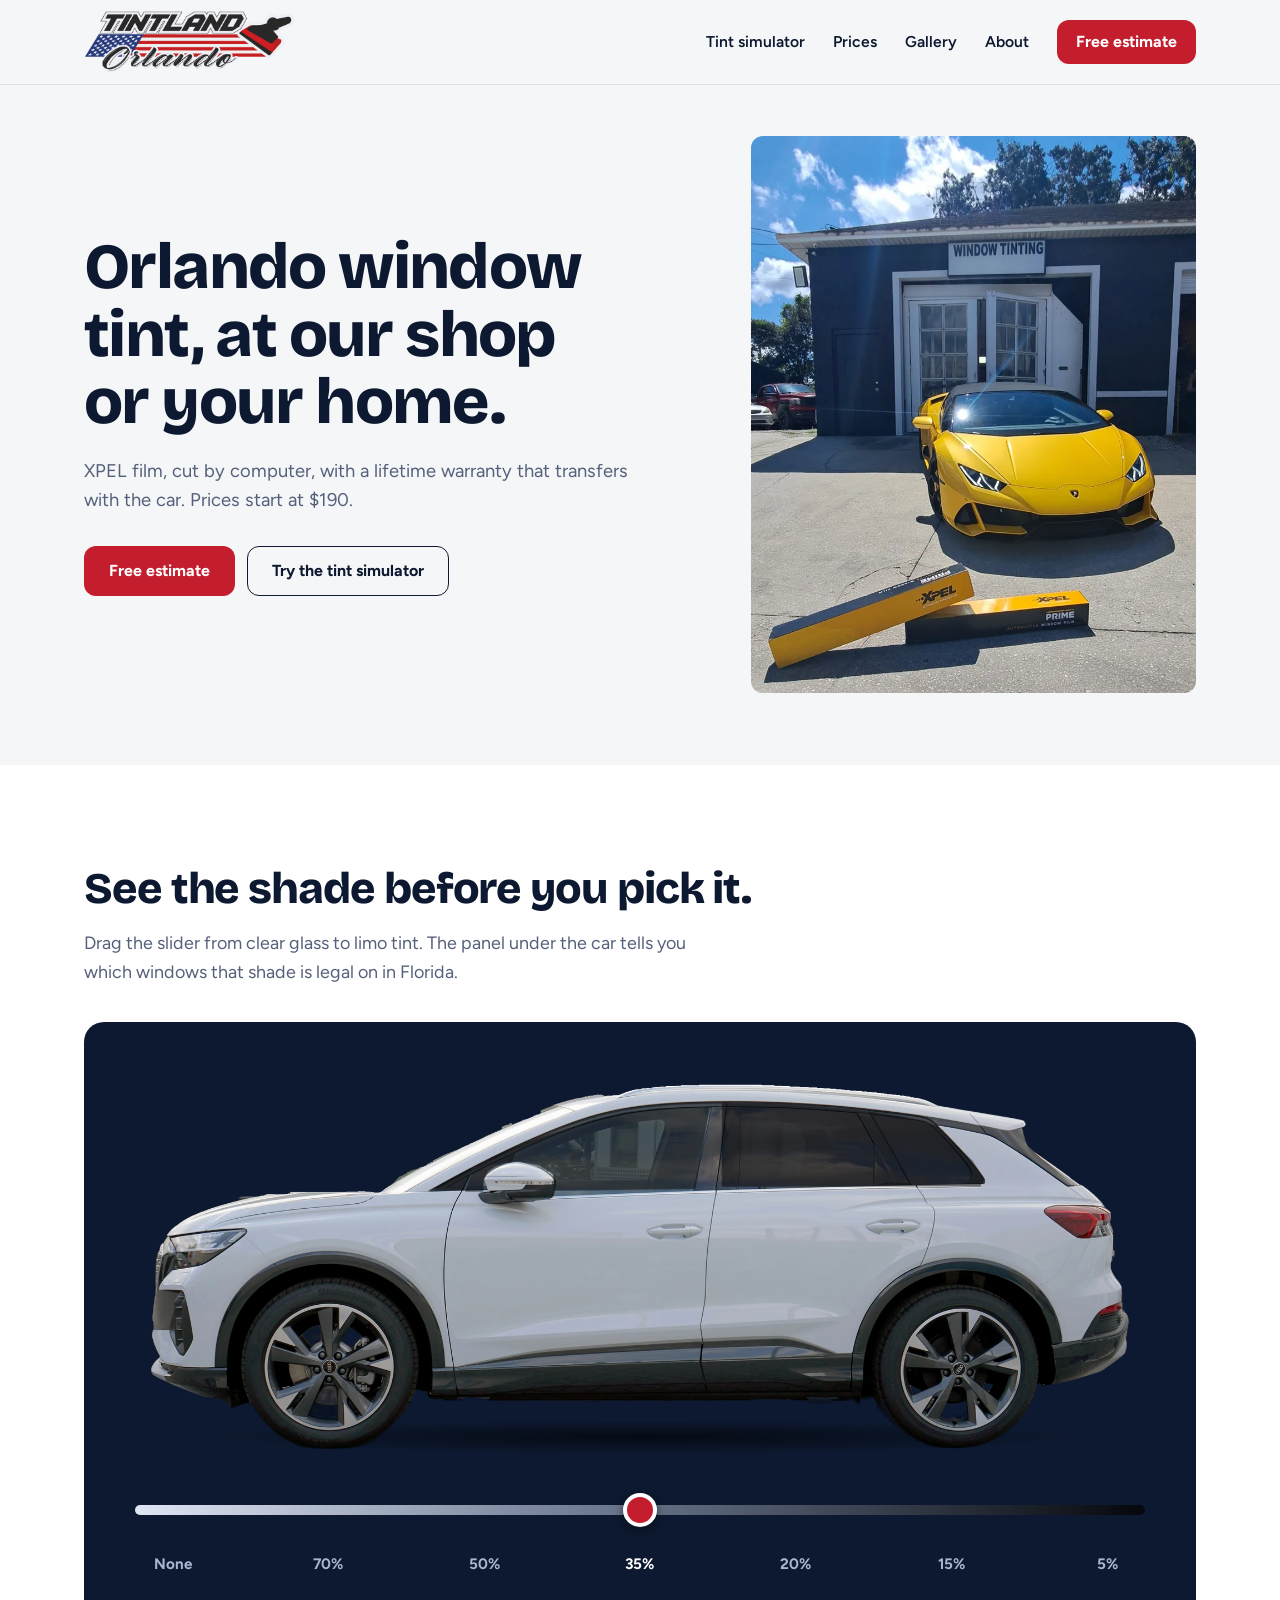
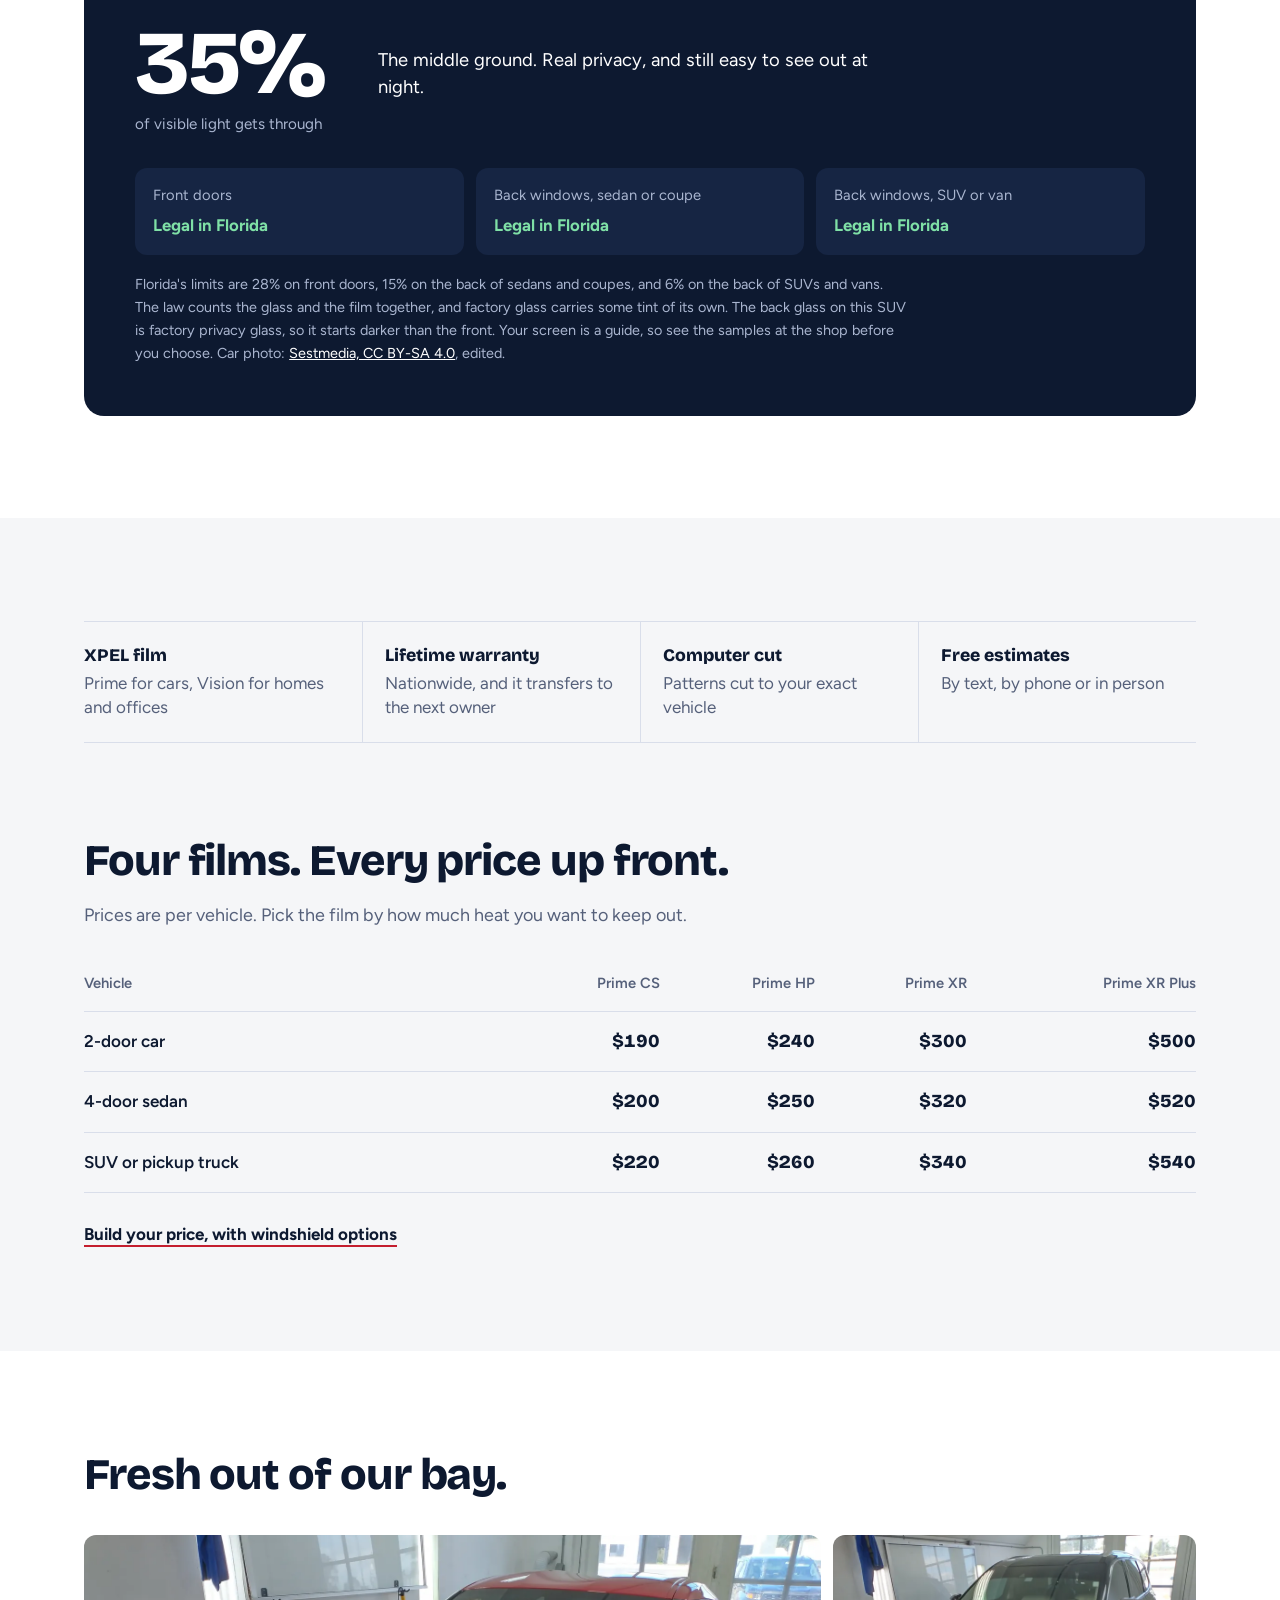
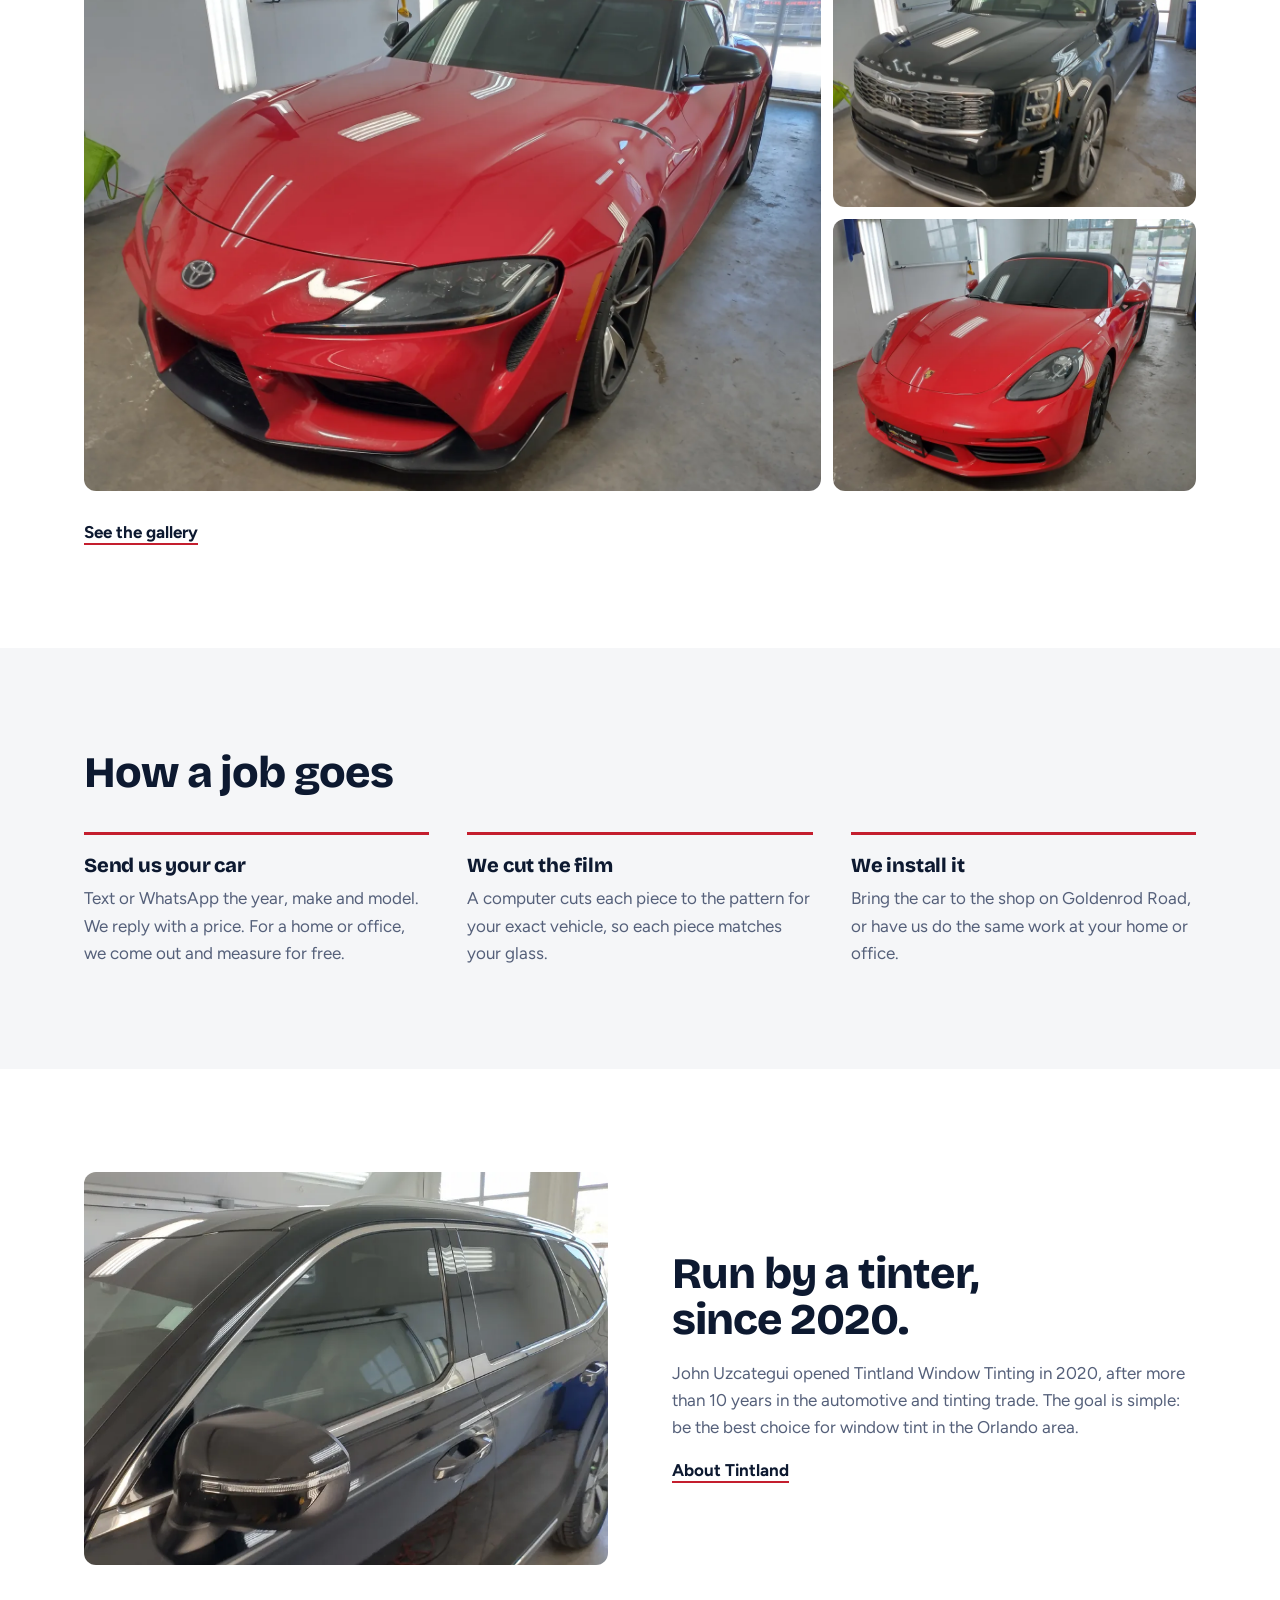
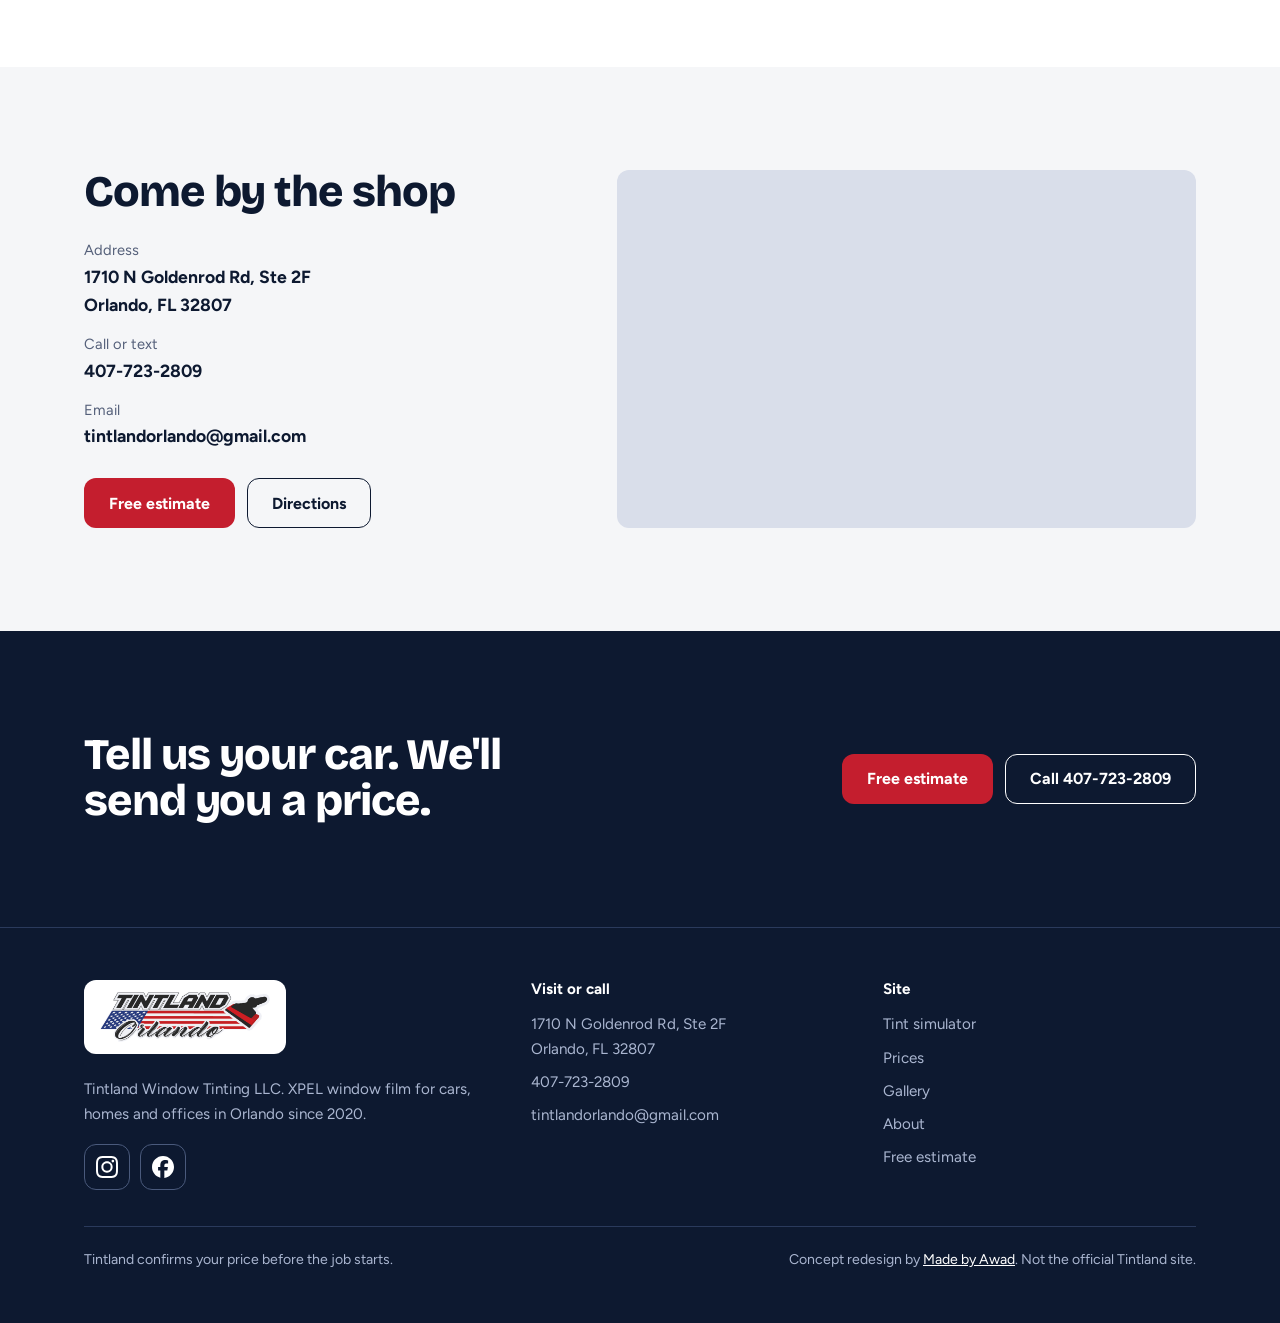
==== index.html @ 409a1114 "Tintland Orlando concept redesign: 6-page static site with tint simulator Co-Authored-By: Claude Opu" ====
<!doctype html>
<html lang="en">
<head>
<meta charset="utf-8">
<meta name="viewport" content="width=device-width, initial-scale=1">
<title>Tintland Orlando | Window Tinting for Cars, Homes and Offices</title>
<meta name="description" content="XPEL window tint in Orlando from $190. Computer cut, lifetime transferable warranty, free estimates. At our Goldenrod Rd shop or at your home.">
<meta name="robots" content="noindex, nofollow">
<meta name="theme-color" content="#f5f6f8">
<meta property="og:title" content="Tintland Orlando | Window Tinting for Cars, Homes and Offices">
<meta property="og:description" content="XPEL window tint in Orlando from $190. Computer cut, lifetime transferable warranty, free estimates. At our Goldenrod Rd shop or at your home.">
<meta property="og:image" content="assets/img/og.jpg">
<meta property="og:type" content="website">
<link rel="preload" href="assets/fonts/bricolage.woff2" as="font" type="font/woff2" crossorigin>
<link rel="preload" href="assets/fonts/figtree.woff2" as="font" type="font/woff2" crossorigin>
<link rel="stylesheet" href="assets/site.css?v=5aa60b94">
</head>
<body>
<a class="skip" href="#main">Skip to content</a>
<header class="hdr">
  <div class="wrap">
    <a class="brand" href="index.html" aria-label="Tintland Orlando, home"><img src="assets/img/tintland-logo.png" width="211" height="62" alt="Tintland Orlando"></a>
    <button class="menu" type="button" aria-expanded="false" aria-controls="nav">Menu</button>
    <nav class="nav" id="nav" aria-label="Main"><a href="tint-simulator.html">Tint simulator</a><a href="prices.html">Prices</a><a href="gallery.html">Gallery</a><a href="about.html">About</a><a class="btn btn-p" href="estimate.html">Free estimate</a></nav>
  </div>
</header>
<main id="main">

<section class="hero">
  <div class="wrap">
    <div>
      <h1>Orlando window tint, at our shop or your home.</h1>
      <p>XPEL film, cut by computer, with a lifetime warranty that transfers with the car. Prices start at $190.</p>
      <div class="btns">
        <a class="btn btn-p" href="estimate.html">Free estimate</a>
        <a class="btn btn-s" href="#tint">Try the tint simulator</a>
      </div>
    </div>
    <div class="hero-img"><img src="assets/img/shop-front-800.webp" srcset="assets/img/shop-front-800.webp 800w, assets/img/shop-front.webp 1600w" sizes="(max-width:860px) 100vw, 40vw" width="1600" height="2244" alt="Yellow Lamborghini parked outside the Tintland Orlando shop" fetchpriority="high"></div>
  </div>
</section>

<section class="sec white" id="tint">
  <div class="wrap">
    <h2>See the shade before you pick it.</h2>
    <p class="lead">Drag the slider from clear glass to limo tint. The panel under the car tells you which windows that shade is legal on in Florida.</p>
    
    <div class="sim">
      <div class="stage">
        <img src="assets/img/sim-car-900.webp" srcset="assets/img/sim-car-900.webp 900w, assets/img/sim-car.webp 1800w" sizes="(max-width:1100px) 92vw, 1000px" width="1800" height="696" alt="White SUV seen from the side">
        <img class="tint" src="assets/img/sim-tint-900.webp" srcset="assets/img/sim-tint-900.webp 900w, assets/img/sim-tint.webp 1800w" sizes="(max-width:1100px) 92vw, 1000px" width="1800" height="696" alt="" aria-hidden="true">
      </div>
      <div class="sim-ctl">
        <input type="range" min="0" max="6" step="1" value="3" aria-label="Tint level, from no tint to 5 percent">
        <div class="ticks"><button type="button" aria-pressed="false">None</button><button type="button" aria-pressed="false">70%</button><button type="button" aria-pressed="false">50%</button><button type="button" aria-pressed="false">35%</button><button type="button" aria-pressed="false">20%</button><button type="button" aria-pressed="false">15%</button><button type="button" aria-pressed="false">5%</button></div>
      </div>
      <div class="sim-row">
        <div><div class="sim-num" aria-live="polite">35%</div><div class="sim-cap">of visible light gets through</div></div>
        <p class="sim-desc">The middle ground. Real privacy, and still easy to see out at night.</p>
      </div>
      <div class="legal">
        <div><span>Front doors</span><b class="ok">Legal in Florida</b></div>
        <div><span>Back windows, sedan or coupe</span><b class="ok">Legal in Florida</b></div>
        <div><span>Back windows, SUV or van</span><b class="ok">Legal in Florida</b></div>
      </div>
      <p class="sim-note">Florida's limits are 28% on front doors, 15% on the back of sedans and coupes, and 6% on the back of SUVs and vans. The law counts the glass and the film together, and factory glass carries some tint of its own. The back glass on this SUV is factory privacy glass, so it starts darker than the front. Your screen is a guide, so see the samples at the shop before you choose. Car photo: <a href="https://commons.wikimedia.org/wiki/File:Audi_Q4_e-tron_2021-1_seitenansicht.jpg" rel="noopener">Sestmedia, CC BY-SA 4.0</a>, edited.</p>
    </div>
  </div>
</section>

<section class="sec">
  <div class="wrap">
    <div class="facts rv">
      <div><b>XPEL film</b>Prime for cars, Vision for homes and offices</div>
      <div><b>Lifetime warranty</b>Nationwide, and it transfers to the next owner</div>
      <div><b>Computer cut</b>Patterns cut to your exact vehicle</div>
      <div><b>Free estimates</b>By text, by phone or in person</div>
    </div>
    <h2 class="rv" style="margin-top:clamp(56px,8vw,96px)">Four films. Every price up front.</h2>
    <p class="lead rv">Prices are per vehicle. Pick the film by how much heat you want to keep out.</p>
    <div class="rv"><div class="tbl-wrap"><table>
      <thead><tr><th scope="col">Vehicle</th><th scope="col" class="n">Prime CS</th><th scope="col" class="n">Prime HP</th><th scope="col" class="n">Prime XR</th><th scope="col" class="n">Prime XR Plus</th></tr></thead>
      <tbody><tr><th scope="row">2-door car</th><td class="n">$190</td><td class="n">$240</td><td class="n">$300</td><td class="n">$500</td></tr><tr><th scope="row">4-door sedan</th><td class="n">$200</td><td class="n">$250</td><td class="n">$320</td><td class="n">$520</td></tr><tr><th scope="row">SUV or pickup truck</th><td class="n">$220</td><td class="n">$260</td><td class="n">$340</td><td class="n">$540</td></tr></tbody></table></div></div>
    <p class="sec-foot rv"><a class="tlink" href="prices.html">Build your price, with windshield options</a></p>
  </div>
</section>

<section class="sec white">
  <div class="wrap">
    <h2 class="rv">Fresh out of our bay.</h2>
    <div class="mosaic rv">
      <a href="gallery.html"><img src="assets/img/supra-red-800.webp" srcset="assets/img/supra-red-800.webp 800w, assets/img/supra-red.webp 1600w" sizes="(max-width:700px) 100vw, 66vw" width="1600" height="1200" alt="Red Toyota Supra in the Tintland bay" loading="lazy" decoding="async"></a>
      <a href="gallery.html"><img src="assets/img/telluride-black-800.webp" srcset="assets/img/telluride-black-800.webp 800w, assets/img/telluride-black.webp 1600w" sizes="(max-width:700px) 50vw, 33vw" width="1600" height="1200" alt="Black Kia Telluride in the Tintland bay" loading="lazy" decoding="async"></a>
      <a href="gallery.html"><img src="assets/img/porsche-red-800.webp" srcset="assets/img/porsche-red-800.webp 800w, assets/img/porsche-red.webp 1600w" sizes="(max-width:700px) 50vw, 33vw" width="1600" height="1200" alt="Red Porsche convertible in the Tintland bay" loading="lazy" decoding="async"></a>
    </div>
    <p class="sec-foot rv"><a class="tlink" href="gallery.html">See the gallery</a></p>
  </div>
</section>

<section class="sec">
  <div class="wrap">
    <h2 class="rv">How a job goes</h2>
    <div class="steps rv">
      <div><h3>Send us your car</h3><p>Text or WhatsApp the year, make and model. We reply with a price. For a home or office, we come out and measure for free.</p></div>
      <div><h3>We cut the film</h3><p>A computer cuts each piece to the pattern for your exact vehicle, so each piece matches your glass.</p></div>
      <div><h3>We install it</h3><p>Bring the car to the shop on Goldenrod Road, or have us do the same work at your home or office.</p></div>
    </div>
  </div>
</section>

<section class="sec white">
  <div class="wrap split">
    <div class="rv"><img src="assets/img/suv-side-glass-800.webp" srcset="assets/img/suv-side-glass-800.webp 800w, assets/img/suv-side-glass.webp 1600w" sizes="(max-width:860px) 100vw, 50vw" width="1600" height="1200" alt="Side windows of a dark SUV after tint at Tintland" loading="lazy" decoding="async"></div>
    <div class="stack rv">
      <h2>Run by a tinter, since 2020.</h2>
      <p class="mute">John Uzcategui opened Tintland Window Tinting in 2020, after more than 10 years in the automotive and tinting trade. The goal is simple: be the best choice for window tint in the Orlando area.</p>
      <p><a class="tlink" href="about.html">About Tintland</a></p>
    </div>
  </div>
</section>

<section class="sec" id="visit">
  <div class="wrap visit">
    <div>
      <h2>Come by the shop</h2>
      <dl>
        <div><dt>Address</dt><dd>1710 N Goldenrod Rd, Ste 2F<br>Orlando, FL 32807</dd></div>
        <div><dt>Call or text</dt><dd><a href="tel:+14077232809">407-723-2809</a></dd></div>
        <div><dt>Email</dt><dd><a href="mailto:tintlandorlando@gmail.com">tintlandorlando@gmail.com</a></dd></div>
      </dl>
      <div class="btns">
        <a class="btn btn-p" href="estimate.html">Free estimate</a>
        <a class="btn btn-s" href="https://www.google.com/maps/search/?api=1&query=Tintland+Window+Tinting,+1710+N+Goldenrod+Rd+STE+2F,+Orlando,+FL+32807" rel="noopener">Directions</a>
      </div>
    </div>
    <iframe title="Map showing Tintland Orlando on N Goldenrod Rd" loading="lazy" src="https://www.google.com/maps?q=Tintland+Window+Tinting,+1710+N+Goldenrod+Rd+STE+2F,+Orlando,+FL+32807&output=embed"></iframe>
  </div>
</section>

<section class="sec end">
  <div class="wrap">
    <h2>Tell us your car. We'll send you a price.</h2>
    <div class="btns">
      <a class="btn btn-p" href="estimate.html">Free estimate</a>
      <a class="btn btn-s" href="tel:+14077232809">Call 407-723-2809</a>
    </div>
  </div>
</section>
</main>
<footer class="ftr">
  <div class="wrap">
    <div class="ftr-grid">
      <div>
        <span class="logo"><img src="assets/img/tintland-logo.png" width="640" height="188" alt="Tintland Orlando" loading="lazy"></span>
        <p>Tintland Window Tinting LLC. XPEL window film for cars, homes and offices in Orlando since 2020.</p>
        <div class="social"><a href="https://www.instagram.com/tintlandorlando/" rel="noopener" aria-label="Tintland Orlando on Instagram"><svg viewBox="0 0 24 24" width="22" height="22" fill="currentColor" aria-hidden="true"><path d="M7.0301.084c-1.2768.0602-2.1487.264-2.911.5634-.7888.3075-1.4575.72-2.1228 1.3877-.6652.6677-1.075 1.3368-1.3802 2.127-.2954.7638-.4956 1.6365-.552 2.914-.0564 1.2775-.0689 1.6882-.0626 4.947.0062 3.2586.0206 3.6671.0825 4.9473.061 1.2765.264 2.1482.5635 2.9107.308.7889.72 1.4573 1.388 2.1228.6679.6655 1.3365 1.0743 2.1285 1.38.7632.295 1.6361.4961 2.9134.552 1.2773.056 1.6884.069 4.9462.0627 3.2578-.0062 3.668-.0207 4.9478-.0814 1.28-.0607 2.147-.2652 2.9098-.5633.7889-.3086 1.4578-.72 2.1228-1.3881.665-.6682 1.0745-1.3378 1.3795-2.1284.2957-.7632.4966-1.636.552-2.9124.056-1.2809.0692-1.6898.063-4.948-.0063-3.2583-.021-3.6668-.0817-4.9465-.0607-1.2797-.264-2.1487-.5633-2.9117-.3084-.7889-.72-1.4568-1.3876-2.1228C21.2982 1.33 20.628.9208 19.8378.6165 19.074.321 18.2017.1197 16.9244.0645 15.6471.0093 15.236-.005 11.977.0014 8.718.0076 8.31.0215 7.0301.0839m.1402 21.6932c-1.17-.0509-1.8053-.2453-2.2287-.408-.5606-.216-.96-.4771-1.3819-.895-.422-.4178-.6811-.8186-.9-1.378-.1644-.4234-.3624-1.058-.4171-2.228-.0595-1.2645-.072-1.6442-.079-4.848-.007-3.2037.0053-3.583.0607-4.848.05-1.169.2456-1.805.408-2.2282.216-.5613.4762-.96.895-1.3816.4188-.4217.8184-.6814 1.3783-.9003.423-.1651 1.0575-.3614 2.227-.4171 1.2655-.06 1.6447-.072 4.848-.079 3.2033-.007 3.5835.005 4.8495.0608 1.169.0508 1.8053.2445 2.228.408.5608.216.96.4754 1.3816.895.4217.4194.6816.8176.9005 1.3787.1653.4217.3617 1.056.4169 2.2263.0602 1.2655.0739 1.645.0796 4.848.0058 3.203-.0055 3.5834-.061 4.848-.051 1.17-.245 1.8055-.408 2.2294-.216.5604-.4763.96-.8954 1.3814-.419.4215-.8181.6811-1.3783.9-.4224.1649-1.0577.3617-2.2262.4174-1.2656.0595-1.6448.072-4.8493.079-3.2045.007-3.5825-.006-4.848-.0608M16.953 5.5864A1.44 1.44 0 1 0 18.39 4.144a1.44 1.44 0 0 0-1.437 1.4424M5.8385 12.012c.0067 3.4032 2.7706 6.1557 6.173 6.1493 3.4026-.0065 6.157-2.7701 6.1506-6.1733-.0065-3.4032-2.771-6.1565-6.174-6.1498-3.403.0067-6.156 2.771-6.1496 6.1738M8 12.0077a4 4 0 1 1 4.008 3.9921A3.9996 3.9996 0 0 1 8 12.0077"/></svg></a><a href="https://www.facebook.com/tintlandorlando" rel="noopener" aria-label="Tintland Orlando on Facebook"><svg viewBox="0 0 24 24" width="22" height="22" fill="currentColor" aria-hidden="true"><path d="M9.101 23.691v-7.98H6.627v-3.667h2.474v-1.58c0-4.085 1.848-5.978 5.858-5.978.401 0 .955.042 1.468.103a8.68 8.68 0 0 1 1.141.195v3.325a8.623 8.623 0 0 0-.653-.036 26.805 26.805 0 0 0-.733-.009c-.707 0-1.259.096-1.675.309a1.686 1.686 0 0 0-.679.622c-.258.42-.374.995-.374 1.752v1.297h3.919l-.386 2.103-.287 1.564h-3.246v8.245C19.396 23.238 24 18.179 24 12.044c0-6.627-5.373-12-12-12s-12 5.373-12 12c0 5.628 3.874 10.35 9.101 11.647Z"/></svg></a></div>
      </div>
      <div>
        <h3>Visit or call</h3>
        <ul>
          <li>1710 N Goldenrod Rd, Ste 2F<br>Orlando, FL 32807</li>
          <li><a href="tel:+14077232809">407-723-2809</a></li>
          <li><a href="mailto:tintlandorlando@gmail.com">tintlandorlando@gmail.com</a></li>
        </ul>
      </div>
      <div>
        <h3>Site</h3>
        <ul>
          <li><a href="tint-simulator.html">Tint simulator</a></li>
          <li><a href="prices.html">Prices</a></li>
          <li><a href="gallery.html">Gallery</a></li>
          <li><a href="about.html">About</a></li>
          <li><a href="estimate.html">Free estimate</a></li>
        </ul>
      </div>
    </div>
    <div class="note">
      <span>Tintland confirms your price before the job starts.</span>
      <span>Concept redesign by <a href="https://madebyawad.com" rel="noopener">Made by Awad</a>. Not the official Tintland site.</span>
    </div>
  </div>
</footer>
<div class="bar">
  <a class="btn btn-s" href="tel:+14077232809">Call</a>
  <a class="btn btn-p" href="estimate.html">Free estimate</a>
</div>
<script src="assets/site.js?v=5aa60b94" defer></script>
</body>
</html>
---- assets/site.css ----
@font-face{font-family:"Bricolage";src:url("fonts/bricolage.woff2") format("woff2");font-weight:200 800;font-display:swap}
@font-face{font-family:"Figtree";src:url("fonts/figtree.woff2") format("woff2");font-weight:300 900;font-display:swap}

:root{
  --bg:#f5f6f8;--card:#ffffff;--ink:#0d1930;--mute:#55607a;--line:#d9deea;
  --red:#c41e2e;--red-d:#a31524;--navy:#0d1930;--navy2:#162543;
  --r:12px;--wrap:1200px;--pad:clamp(20px,4vw,44px);
}
*,*::before,*::after{box-sizing:border-box}
html{scroll-behavior:smooth;-webkit-text-size-adjust:100%}
body{margin:0;background:var(--bg);color:var(--ink);font-family:"Figtree",system-ui,-apple-system,"Segoe UI",Arial,sans-serif;font-size:17px;line-height:1.6;-webkit-font-smoothing:antialiased}
img{display:block;max-width:100%;height:auto}
a{color:inherit}
h1,h2,h3{margin:0;font-family:"Bricolage","Figtree",system-ui,sans-serif;font-weight:800;letter-spacing:-.025em;line-height:1.05;text-wrap:balance}
h1{font-size:clamp(2.4rem,5vw,4.1rem)}
h2{font-size:clamp(1.9rem,3.4vw,2.8rem)}
h3{font-size:1.25rem;letter-spacing:-.01em;line-height:1.2}
p{margin:0}
.wrap{max-width:var(--wrap);margin:0 auto;padding:0 var(--pad)}
.sec{padding:clamp(56px,8vw,104px) 0}
.sec.tight{padding-top:8px}
.sec.white{background:var(--card)}
.lead{color:var(--mute);font-size:1.12rem;max-width:56ch;margin-top:16px}
.mute{color:var(--mute)}
.small{font-size:.92rem}
.skip{position:absolute;left:-9999px}
.skip:focus{left:12px;top:12px;z-index:40;background:var(--navy);color:#fff;padding:10px 14px;border-radius:var(--r)}
:focus-visible{outline:3px solid var(--red);outline-offset:3px}
.stack>*+*{margin-top:16px}

.btn{display:inline-flex;align-items:center;justify-content:center;min-height:50px;padding:0 24px;border-radius:var(--r);font-weight:700;font-size:1rem;text-decoration:none;white-space:nowrap;border:1.5px solid transparent;cursor:pointer;font-family:inherit;transition:transform .15s ease,background-color .15s ease,border-color .15s ease,color .15s ease}
.btn:active{transform:translateY(1px)}
.btn-p{background:var(--red);color:#fff}
.btn-p:hover{background:var(--red-d)}
.btn-s{border-color:var(--ink);color:var(--ink);background:transparent}
.btn-s:hover{background:var(--ink);color:#fff}
.btns{display:flex;flex-wrap:wrap;gap:12px}
.tlink{font-weight:700;text-decoration:underline;text-decoration-color:var(--red);text-decoration-thickness:2px;text-underline-offset:5px}
.tlink:hover{color:var(--red)}

/* header */
.hdr{position:sticky;top:0;z-index:30;background:var(--bg);border-bottom:1px solid var(--line)}
.hdr .wrap{display:flex;align-items:center;justify-content:space-between;height:84px;gap:24px}
.brand{display:flex;align-items:center;flex:none}
.brand img{height:62px;width:auto;max-height:62px}
@media (max-width:480px){.brand img{height:52px}}
.nav{display:flex;align-items:center;gap:28px}
.nav a:not(.btn){text-decoration:none;font-weight:600;font-size:.98rem;white-space:nowrap}
.nav a:not(.btn):hover,.nav a[aria-current="page"]{color:var(--red)}
.nav .btn{min-height:44px;padding:0 18px}
.menu{display:none;background:none;border:1.5px solid var(--ink);color:var(--ink);border-radius:var(--r);height:44px;padding:0 14px;font:inherit;font-weight:700;cursor:pointer}
@media (max-width:920px){
  .menu{display:block}
  .nav{display:none;position:absolute;left:0;right:0;top:84px;background:var(--bg);border-bottom:1px solid var(--line);flex-direction:column;align-items:stretch;gap:0;padding:8px var(--pad) 20px}
  .nav.open{display:flex}
  .nav a:not(.btn){padding:14px 0;border-bottom:1px solid var(--line);font-size:1.05rem}
  .nav .btn{margin-top:16px;min-height:50px}
}

/* hero */
.hero{padding:clamp(28px,4vw,56px) 0 clamp(40px,6vw,72px)}
.hero .wrap{display:grid;grid-template-columns:1.15fr .85fr;gap:clamp(28px,5vw,72px);align-items:center}
.hero p{color:var(--mute);font-size:1.15rem;max-width:46ch;margin:22px 0 30px}
.hero-img img{width:100%;aspect-ratio:4/5;max-height:620px;object-fit:cover;object-position:50% 70%;border-radius:var(--r)}
@media (max-width:860px){.hero .wrap{grid-template-columns:1fr}.hero-img img{aspect-ratio:4/3;object-position:50% 78%}}
.phead{padding:clamp(36px,5vw,72px) 0 clamp(24px,3vw,40px)}
.phead h1{font-size:clamp(2.2rem,4.6vw,3.6rem)}

/* facts */
.facts{display:grid;grid-template-columns:repeat(4,1fr);border-top:1px solid var(--line);border-bottom:1px solid var(--line)}
.facts div{padding:22px 22px 22px 0;color:var(--mute);line-height:1.4}
.facts div+div{padding-left:22px;border-left:1px solid var(--line)}
.facts b{display:block;color:var(--ink);font-family:"Bricolage",sans-serif;font-weight:800;font-size:1.1rem;margin-bottom:4px}
@media (max-width:860px){.facts{grid-template-columns:1fr 1fr}.facts div:nth-child(3){border-left:0;padding-left:0}.facts div:nth-child(n+3){border-top:1px solid var(--line)}}
@media (max-width:480px){.facts{grid-template-columns:1fr}.facts div,.facts div+div{padding:16px 0;border-left:0}.facts div+div{border-top:1px solid var(--line)}}

/* tint simulator */
.sim{background:var(--navy);color:#fff;border-radius:20px;padding:clamp(20px,4vw,52px);margin-top:36px}
.stage{position:relative;max-width:1000px;margin:0 auto}
.stage::after{content:"";position:absolute;left:6%;right:5%;bottom:1.5%;height:9%;background:radial-gradient(ellipse at center,rgba(0,0,0,.6),rgba(0,0,0,0) 70%);z-index:0}
.stage img{position:relative;z-index:1;width:100%}
.stage .tint{position:absolute;inset:0;z-index:2;opacity:.56;transition:opacity .35s ease}
.sim-row{display:grid;grid-template-columns:auto 1fr;gap:clamp(20px,4vw,56px);align-items:center;margin-top:clamp(20px,3vw,36px)}
.sim-num{font-family:"Bricolage",sans-serif;font-weight:800;font-size:clamp(3.4rem,8vw,5.6rem);line-height:.95;letter-spacing:-.04em;min-width:3.2ch}
.sim-cap{color:#aab6d0;font-size:.95rem;margin-top:6px}
.sim-desc{font-size:1.15rem;line-height:1.45;max-width:44ch;min-height:3.4em}
.sim-ctl{margin-top:clamp(20px,3vw,32px)}
.sim input[type=range]{-webkit-appearance:none;appearance:none;width:100%;height:36px;background:transparent;margin:0;cursor:pointer}
.sim input[type=range]::-webkit-slider-runnable-track{height:10px;border-radius:999px;background:linear-gradient(90deg,#dfe6f4,#6f7b93 45%,#05070c)}
.sim input[type=range]::-moz-range-track{height:10px;border-radius:999px;background:linear-gradient(90deg,#dfe6f4,#6f7b93 45%,#05070c)}
.sim input[type=range]::-webkit-slider-thumb{-webkit-appearance:none;width:34px;height:34px;border-radius:50%;background:var(--red);border:4px solid #fff;margin-top:-12px;box-shadow:0 2px 10px rgba(0,0,0,.45)}
.sim input[type=range]::-moz-range-thumb{width:26px;height:26px;border-radius:50%;background:var(--red);border:4px solid #fff;box-shadow:0 2px 10px rgba(0,0,0,.45)}
.sim input[type=range]:focus-visible{outline:3px solid #fff;outline-offset:4px;border-radius:999px}
.ticks{display:grid;grid-template-columns:repeat(7,1fr);margin:8px -4% 0}
.ticks button{background:none;border:0;color:#aab6d0;font:inherit;font-weight:700;font-size:.95rem;padding:8px 0;cursor:pointer;border-radius:8px}
.ticks button:hover{color:#fff}
.ticks button[aria-pressed="true"]{color:#fff}
.legal{display:grid;grid-template-columns:repeat(3,1fr);gap:12px;margin-top:clamp(20px,3vw,32px)}
.legal div{background:var(--navy2);border-radius:var(--r);padding:16px 18px}
.legal span{display:block;color:#aab6d0;font-size:.92rem}
.legal b{display:block;margin-top:4px;font-size:1.05rem}
.legal .ok{color:#7fe0a6}
.legal .no{color:#ff9aa2}
.sim-note{color:#aab6d0;font-size:.9rem;margin-top:18px;max-width:86ch}
.sim-note a{color:#fff}
@media (max-width:700px){.sim-row{grid-template-columns:1fr;gap:10px}.legal{grid-template-columns:1fr}.sim-desc{min-height:4.4em}.sim{border-radius:16px;margin-left:calc(var(--pad) * -.5);margin-right:calc(var(--pad) * -.5)}}

/* tables */
.tbl-wrap{overflow-x:auto;margin-top:28px}
table{width:100%;border-collapse:collapse;min-width:560px}
th,td{text-align:left;padding:15px 16px 15px 0;border-bottom:1px solid var(--line)}
thead th{color:var(--mute);font-weight:600;font-size:.92rem}
tbody th{font-weight:600}
td.n,th.n{text-align:right;padding-right:0;font-variant-numeric:tabular-nums;white-space:nowrap}
td.n{font-weight:800;font-family:"Bricolage",sans-serif;font-size:1.15rem}
.sec-foot{margin-top:28px}

/* mosaic + gallery */
.mosaic{display:grid;grid-template-columns:1fr 1fr 1fr;gap:12px;margin-top:36px}
.mosaic a{display:block;overflow:hidden;border-radius:var(--r)}
.mosaic img{width:100%;height:100%;aspect-ratio:4/3;object-fit:cover;transition:transform .4s ease}
.mosaic a:hover img{transform:scale(1.03)}
.mosaic a:nth-child(1){grid-column:span 2;grid-row:span 2}
.mosaic a:nth-child(1) img{aspect-ratio:auto}
@media (max-width:700px){.mosaic{grid-template-columns:1fr 1fr}.mosaic a:nth-child(1){grid-row:auto}.mosaic a:nth-child(1) img{aspect-ratio:4/3}}
.gal{columns:3;column-gap:12px}
.gal a{display:block;margin-bottom:12px;break-inside:avoid;border-radius:var(--r);overflow:hidden}
.gal img{width:100%;transition:transform .4s ease}
.gal a:hover img{transform:scale(1.03)}
@media (max-width:860px){.gal{columns:2}}
@media (max-width:480px){.gal{columns:1}}
dialog{border:0;padding:0;background:transparent;max-width:min(94vw,1400px);max-height:94vh}
dialog::backdrop{background:rgba(8,12,22,.92)}
dialog img{max-width:100%;max-height:84vh;border-radius:var(--r);margin:0 auto}
dialog form{display:flex;justify-content:flex-end;margin-bottom:10px}
dialog .btn-s{border-color:#fff;color:#fff}

/* steps */
.steps{display:grid;grid-template-columns:repeat(3,1fr);gap:clamp(20px,3vw,40px);margin-top:36px}
.steps div{border-top:3px solid var(--red);padding-top:18px}
.steps p{color:var(--mute);margin-top:8px}
@media (max-width:760px){.steps{grid-template-columns:1fr}}

/* split */
.split{display:grid;grid-template-columns:1fr 1fr;gap:clamp(28px,5vw,72px);align-items:center}
.split img{border-radius:var(--r);width:100%;aspect-ratio:4/3;object-fit:cover}
@media (max-width:860px){.split{grid-template-columns:1fr}}

/* visit */
.visit{display:grid;grid-template-columns:1fr 1.2fr;gap:clamp(24px,4vw,56px);align-items:stretch}
.visit iframe{width:100%;height:100%;min-height:340px;border:0;border-radius:var(--r);background:var(--line)}
.visit dl{margin:24px 0 28px;display:grid;gap:14px}
.visit dt{color:var(--mute);font-size:.92rem}
.visit dd{margin:0;font-weight:700;font-size:1.1rem}
.visit dd a{text-decoration:none}
.visit dd a:hover{color:var(--red)}
@media (max-width:860px){.visit{grid-template-columns:1fr}}

/* film list */
.rows{margin-top:28px;border-top:1px solid var(--line)}
.rows>div{display:grid;grid-template-columns:1fr 2.2fr;gap:24px;padding:20px 0;border-bottom:1px solid var(--line)}
.rows b{font-weight:800;font-family:"Bricolage",sans-serif;font-size:1.1rem}
.rows span{color:var(--mute)}
@media (max-width:700px){.rows>div{grid-template-columns:1fr;gap:4px}}

/* builder + forms */
.builder{display:grid;grid-template-columns:1.5fr 1fr;gap:clamp(24px,4vw,56px);align-items:start}
@media (max-width:900px){.builder{grid-template-columns:1fr}}
fieldset{border:0;margin:0 0 32px;padding:0;min-width:0}
legend{padding:0;font-family:"Bricolage",sans-serif;font-weight:800;font-size:1.2rem;margin-bottom:6px}
.hint{color:var(--mute);font-size:.95rem;margin-bottom:14px}
.opts{display:grid;gap:10px}
.opts.c3{grid-template-columns:repeat(3,1fr)}
.opts.c4{grid-template-columns:repeat(4,1fr)}
@media (max-width:760px){.opts.c4{grid-template-columns:1fr 1fr}}
@media (max-width:560px){.opts.c3{grid-template-columns:1fr}}
.opt{position:relative}
.opt input{position:absolute;opacity:0;inset:0;width:100%;height:100%;margin:0;cursor:pointer}
.opt span{display:block;border:1.5px solid var(--line);border-radius:var(--r);padding:14px 16px;height:100%;background:var(--card);transition:border-color .15s ease,box-shadow .15s ease}
.opt b{display:block;font-size:1.05rem}
.opt small{display:block;color:var(--mute);font-size:.9rem;margin-top:2px}
.opt input:hover+span{border-color:var(--ink)}
.opt input:checked+span{border-color:var(--red);box-shadow:inset 0 0 0 1.5px var(--red)}
.opt input:focus-visible+span{outline:3px solid var(--red);outline-offset:3px}
.field{margin-bottom:16px}
.field label{display:block;font-weight:700;margin-bottom:6px}
.field input,.field select,.field textarea{width:100%;min-height:50px;border-radius:var(--r);border:1.5px solid #b9c1d2;background:var(--card);color:var(--ink);font:inherit;padding:10px 14px}
.field textarea{min-height:96px;resize:vertical}
.field .help{color:var(--mute);font-size:.9rem;margin-top:6px}
.grid2{display:grid;grid-template-columns:1fr 1fr;gap:0 14px}
.grid3{display:grid;grid-template-columns:1fr 1fr 1fr;gap:0 14px}
@media (max-width:560px){.grid2,.grid3{grid-template-columns:1fr}}
.quote{position:sticky;top:108px;background:var(--navy);color:#fff;border-radius:var(--r);padding:28px}
.quote .cap{color:#aab6d0}
.quote .tot{font-family:"Bricolage",sans-serif;font-weight:800;font-size:clamp(3rem,6vw,4.2rem);line-height:1;letter-spacing:-.03em;margin:6px 0 4px}
.quote ul{list-style:none;margin:20px 0;padding:0;border-top:1px solid #2a3a5c}
.quote li{display:flex;justify-content:space-between;gap:16px;padding:10px 0;border-bottom:1px solid #2a3a5c;font-size:.97rem}
.quote .btn{width:100%;margin-top:10px}
.quote .btn-s{border-color:#fff;color:#fff}
.quote .btn-s:hover{background:#fff;color:var(--navy)}
.quote .fine{color:#aab6d0;font-size:.88rem;margin-top:16px}
.err{color:var(--red-d);font-weight:700;margin-top:12px;min-height:1.5em}

/* end cta */
.end{background:var(--navy);color:#fff}
.end .wrap{display:flex;justify-content:space-between;align-items:center;gap:32px;flex-wrap:wrap}
.end h2{max-width:20ch}
.end .btn-s{border-color:#fff;color:#fff}
.end .btn-s:hover{background:#fff;color:var(--navy)}

/* footer */
.ftr{background:var(--navy);color:#aab6d0;border-top:1px solid #2a3a5c;padding:52px 0 110px;font-size:.95rem}
.ftr-grid{display:grid;grid-template-columns:1.3fr 1fr 1fr;gap:40px}
.ftr .logo{background:#fff;border-radius:var(--r);padding:12px 16px;display:inline-block;margin-bottom:16px}
.ftr .logo img{width:170px}
.ftr h3{font-family:"Figtree",sans-serif;font-size:.95rem;color:#fff;margin-bottom:14px;font-weight:700;letter-spacing:0}
.ftr ul{list-style:none;margin:0;padding:0}
.ftr li{margin-bottom:9px}
.ftr a{text-decoration:none}
.ftr a:hover{color:#fff}
.social{display:flex;gap:10px;margin-top:18px}
.social a{display:flex;align-items:center;justify-content:center;width:46px;height:46px;border:1.5px solid #4a5a7c;border-radius:var(--r);color:#fff;transition:background-color .15s ease,border-color .15s ease}
.social a:hover{background:var(--red);border-color:var(--red)}
.ftr .note{margin-top:36px;padding-top:22px;border-top:1px solid #2a3a5c;font-size:.88rem;display:flex;justify-content:space-between;gap:24px;flex-wrap:wrap}
.ftr .note a{color:#fff;text-decoration:underline}
@media (max-width:860px){.ftr-grid{grid-template-columns:1fr 1fr}}
@media (max-width:520px){.ftr-grid{grid-template-columns:1fr}}
@media (min-width:761px){.ftr{padding-bottom:52px}}

.bar{display:none}
@media (max-width:760px){
  .bar{display:grid;grid-template-columns:1fr 1fr;gap:10px;position:fixed;left:0;right:0;bottom:0;z-index:30;background:var(--bg);border-top:1px solid var(--line);padding:10px 14px calc(10px + env(safe-area-inset-bottom))}
  .bar .btn{min-height:48px;padding:0 10px}
}

@media (prefers-reduced-motion:no-preference){
  .js .rv{opacity:0;transform:translateY(18px);transition:opacity .6s cubic-bezier(.16,1,.3,1),transform .6s cubic-bezier(.16,1,.3,1)}
  .js .rv.in{opacity:1;transform:none}
}
@media (prefers-reduced-motion:reduce){html{scroll-behavior:auto}*{transition:none!important}}
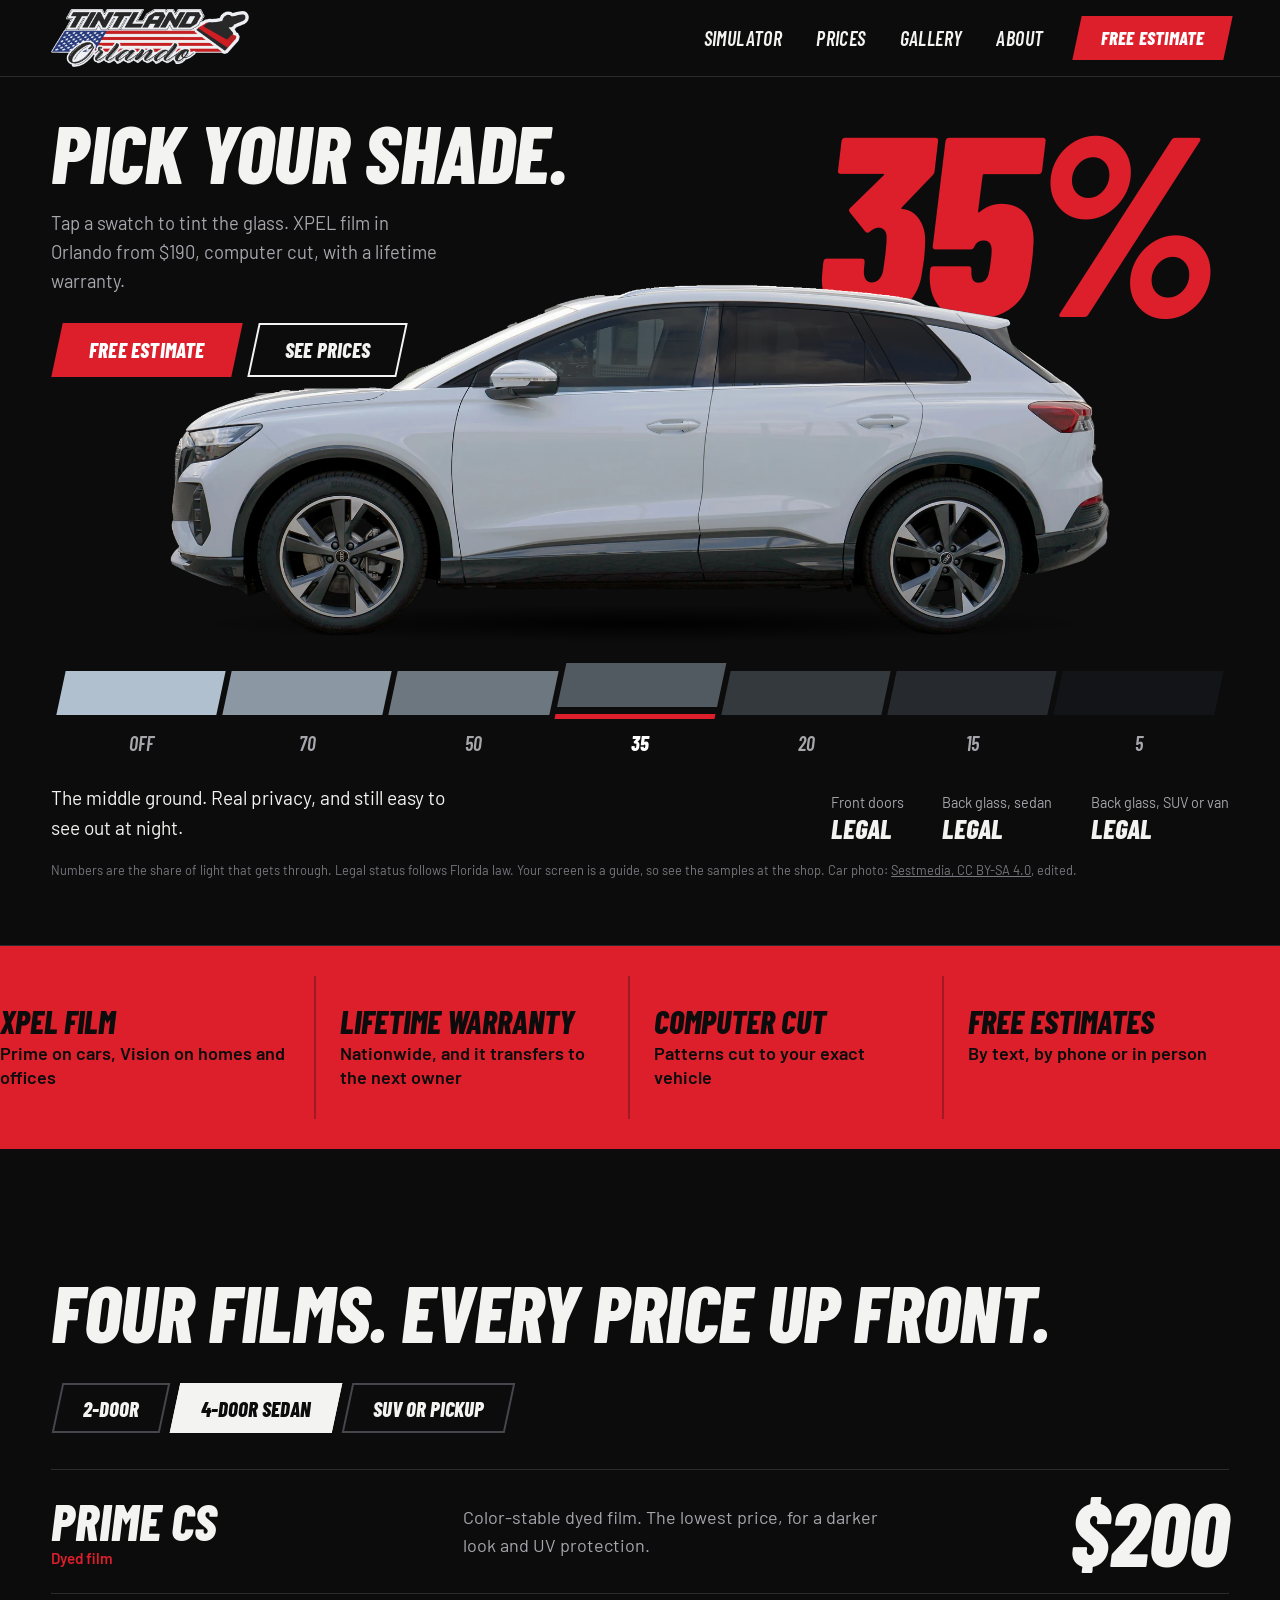
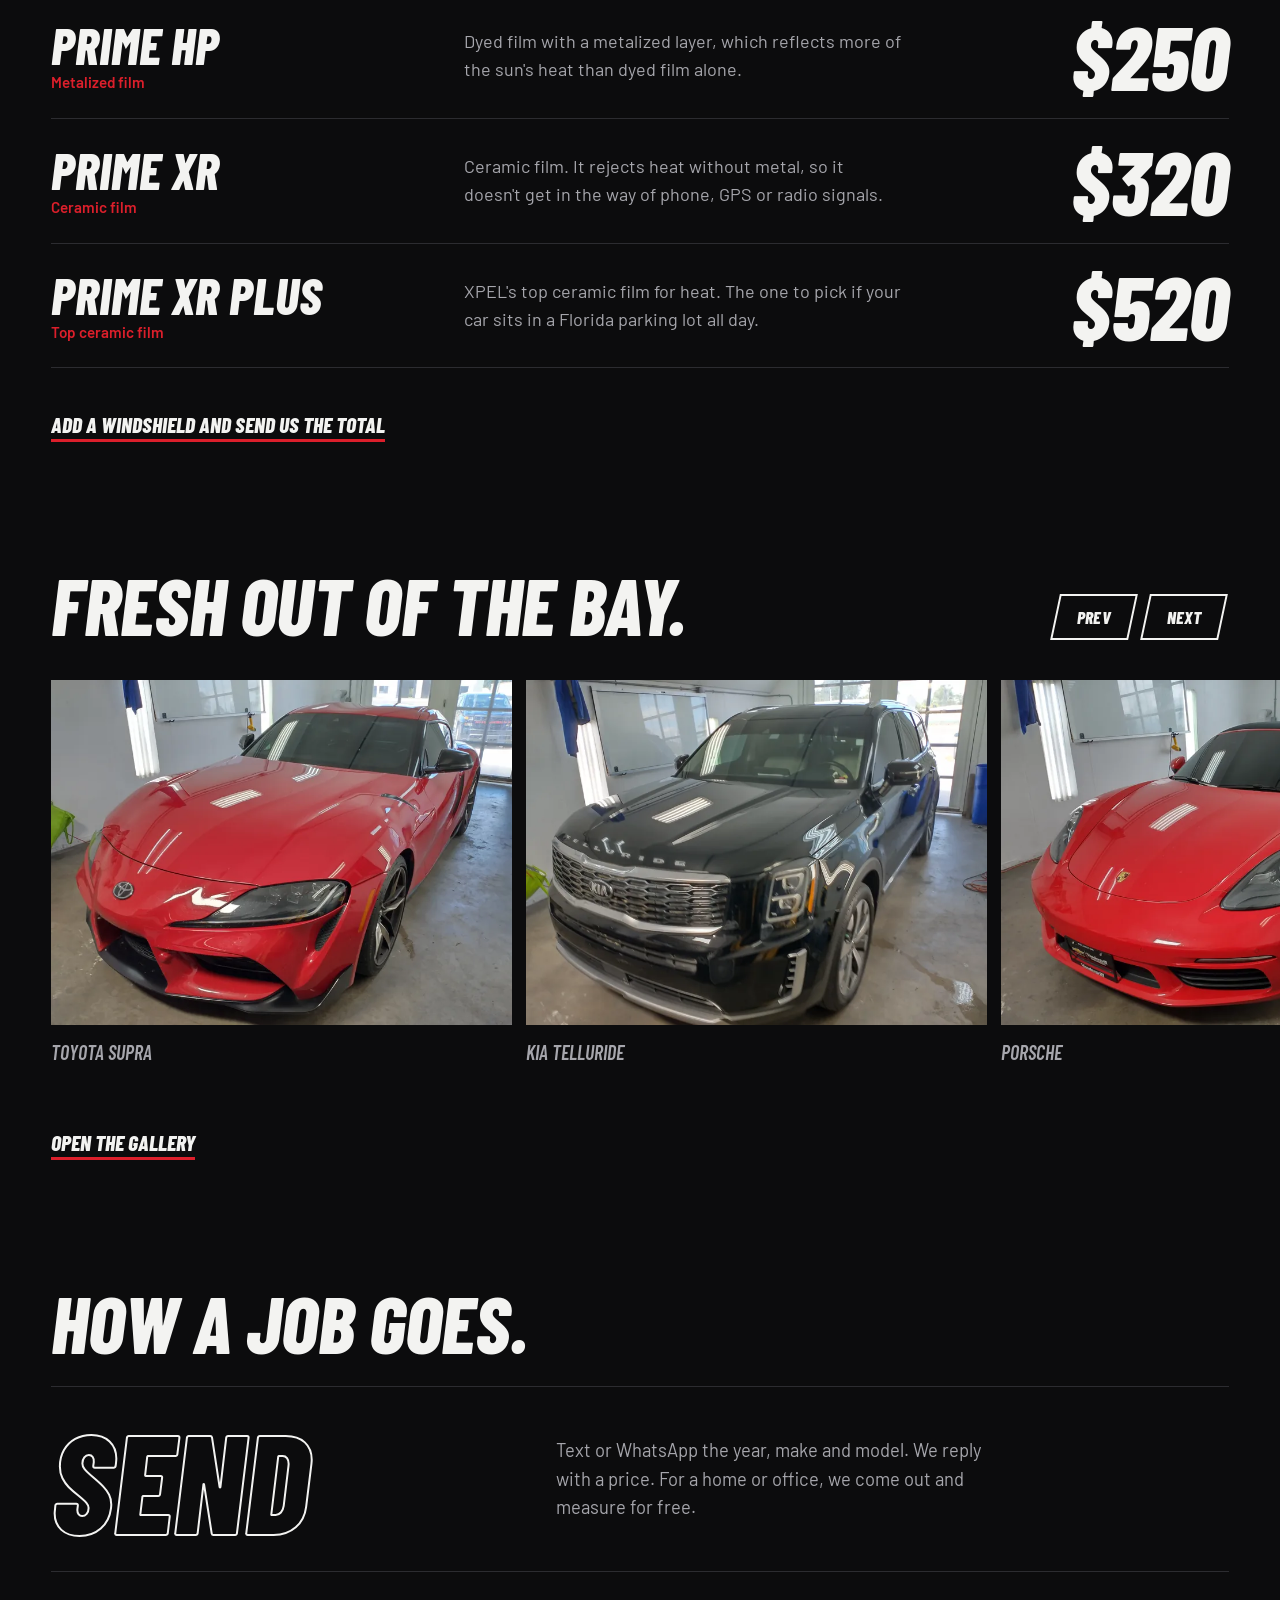
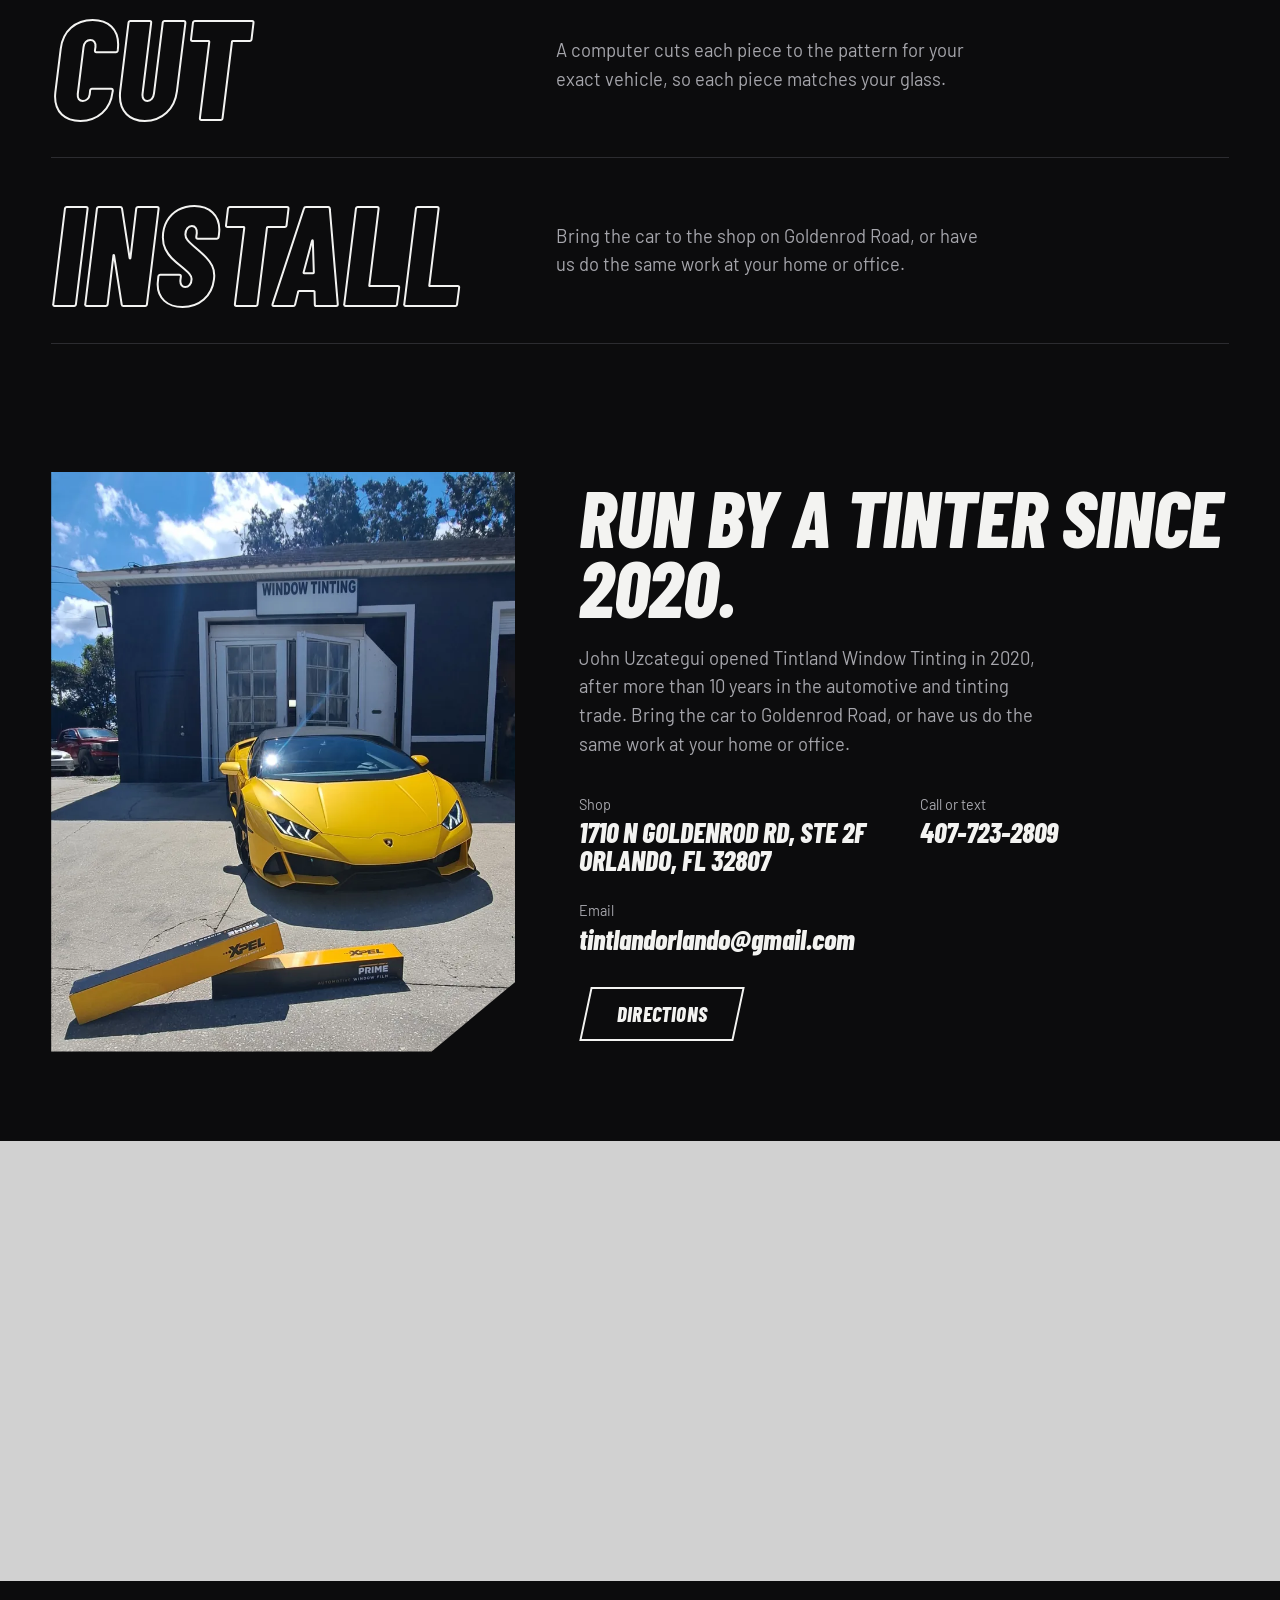
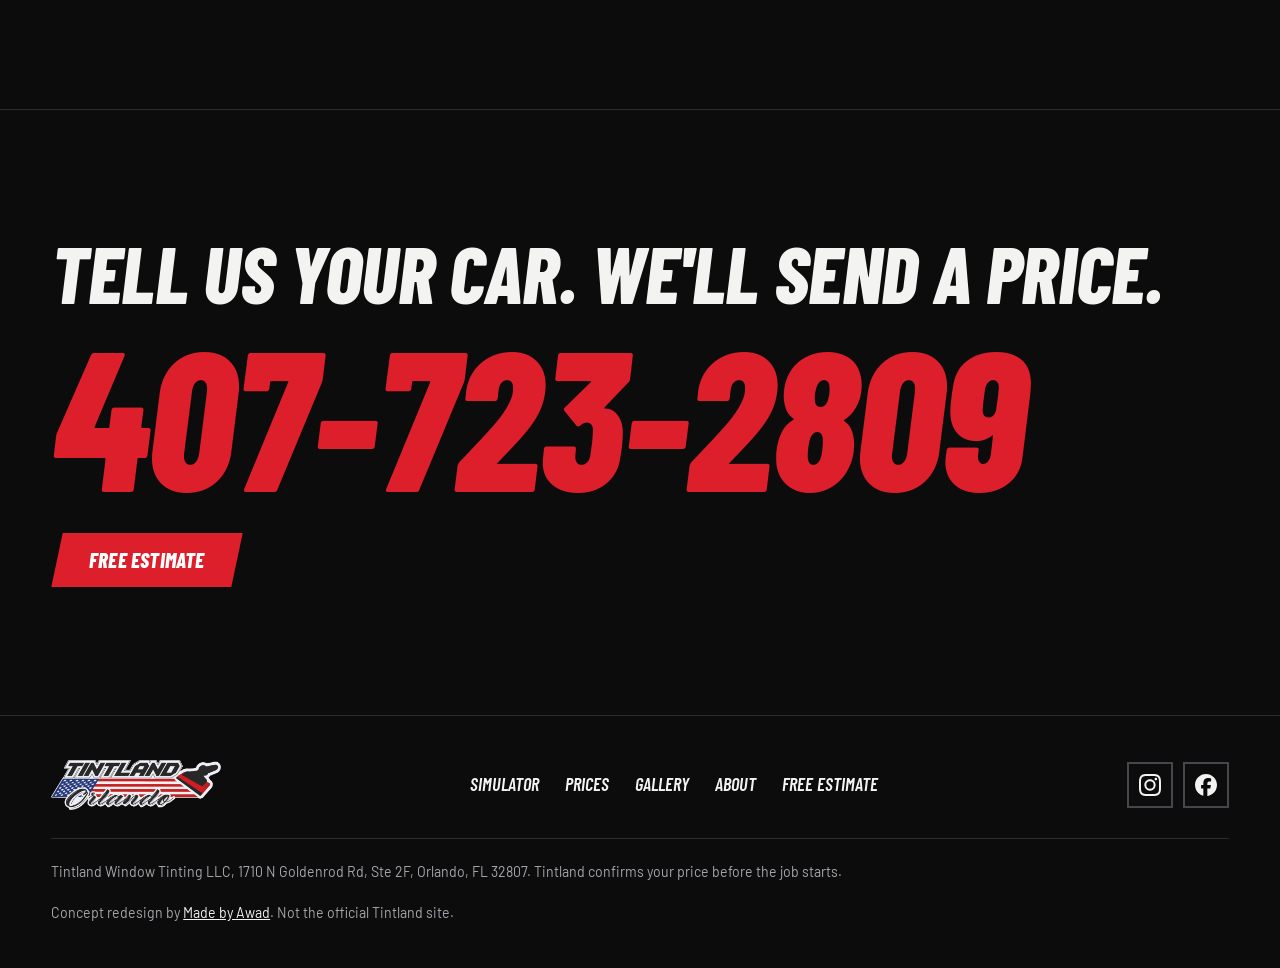
==== commit 0bd43d9a: "Redesign: motorsport poster direction, simulator as hero, price board, filmstrip Co-Authored-By: Cla" ====
--- a/index.html
+++ b/index.html
@@ -6,184 +6,166 @@
 <title>Tintland Orlando | Window Tinting for Cars, Homes and Offices</title>
 <meta name="description" content="XPEL window tint in Orlando from $190. Computer cut, lifetime transferable warranty, free estimates. At our Goldenrod Rd shop or at your home.">
 <meta name="robots" content="noindex, nofollow">
-<meta name="theme-color" content="#f5f6f8">
+<meta name="theme-color" content="#0c0c0d">
+<meta name="color-scheme" content="dark">
 <meta property="og:title" content="Tintland Orlando | Window Tinting for Cars, Homes and Offices">
 <meta property="og:description" content="XPEL window tint in Orlando from $190. Computer cut, lifetime transferable warranty, free estimates. At our Goldenrod Rd shop or at your home.">
 <meta property="og:image" content="assets/img/og.jpg">
 <meta property="og:type" content="website">
-<link rel="preload" href="assets/fonts/bricolage.woff2" as="font" type="font/woff2" crossorigin>
-<link rel="preload" href="assets/fonts/figtree.woff2" as="font" type="font/woff2" crossorigin>
-<link rel="stylesheet" href="assets/site.css?v=5aa60b94">
+<link rel="preload" href="assets/fonts/barlow-condensed-800-italic.woff2" as="font" type="font/woff2" crossorigin>
+<link rel="preload" href="assets/fonts/barlow-400-normal.woff2" as="font" type="font/woff2" crossorigin>
+<link rel="stylesheet" href="assets/site.css?v=63201f2b">
 </head>
 <body>
 <a class="skip" href="#main">Skip to content</a>
 <header class="hdr">
   <div class="wrap">
-    <a class="brand" href="index.html" aria-label="Tintland Orlando, home"><img src="assets/img/tintland-logo.png" width="211" height="62" alt="Tintland Orlando"></a>
+    <a class="brand" href="index.html" aria-label="Tintland Orlando, home"><img src="assets/img/tintland-logo.png" width="197" height="58" alt="Tintland Orlando"></a>
     <button class="menu" type="button" aria-expanded="false" aria-controls="nav">Menu</button>
-    <nav class="nav" id="nav" aria-label="Main"><a href="tint-simulator.html">Tint simulator</a><a href="prices.html">Prices</a><a href="gallery.html">Gallery</a><a href="about.html">About</a><a class="btn btn-p" href="estimate.html">Free estimate</a></nav>
+    <nav class="nav" id="nav" aria-label="Main"><a href="tint-simulator.html">Simulator</a><a href="prices.html">Prices</a><a href="gallery.html">Gallery</a><a href="about.html">About</a><a class="btn btn-p" href="estimate.html"><span>Free estimate</span></a></nav>
   </div>
 </header>
 <main id="main">
 
-<section class="hero">
+
+<section class="simhero">
   <div class="wrap">
-    <div>
-      <h1>Orlando window tint, at our shop or your home.</h1>
-      <p>XPEL film, cut by computer, with a lifetime warranty that transfers with the car. Prices start at $190.</p>
-      <div class="btns">
-        <a class="btn btn-p" href="estimate.html">Free estimate</a>
-        <a class="btn btn-s" href="#tint">Try the tint simulator</a>
+    <div class="sh-copy">
+      <h1>Pick your shade.</h1>
+      <p>Tap a swatch to tint the glass. XPEL film in Orlando from $190, computer cut, with a lifetime warranty.</p>
+      <div class="btns"><a class="btn btn-p" href="estimate.html"><span>Free estimate</span></a><a class="btn btn-s" href="prices.html"><span>See prices</span></a></div>
+    </div>
+    <div class="sh-num" aria-live="polite">35%</div>
+    <div class="sh-stage">
+      <img src="assets/img/sim-car-900.webp" srcset="assets/img/sim-car-900.webp 900w, assets/img/sim-car.webp 1800w" sizes="(max-width:1000px) 92vw, 960px" width="1800" height="696" alt="White SUV seen from the side" fetchpriority="high">
+      <img class="tint" src="assets/img/sim-tint-900.webp" srcset="assets/img/sim-tint-900.webp 900w, assets/img/sim-tint.webp 1800w" sizes="(max-width:1000px) 92vw, 960px" width="1800" height="696" alt="" aria-hidden="true">
+    </div>
+    <div class="sim-ctl">
+      <input class="sr" type="range" min="0" max="6" step="1" value="3" aria-label="Tint level, from no tint to 5 percent">
+      <div class="swatches" aria-hidden="true"><div class="sw" style="background:#b0c0ce"></div><div class="sw" style="background:#8b98a3"></div><div class="sw" style="background:#6d7780"></div><div class="sw on" style="background:#525a61"></div><div class="sw" style="background:#34393e"></div><div class="sw" style="background:#262a2e"></div><div class="sw" style="background:#121417"></div></div>
+      <div class="sw-l" aria-hidden="true"><span>Off</span><span>70</span><span>50</span><span class="on">35</span><span>20</span><span>15</span><span>5</span></div>
+    </div>
+    <div class="sim-out">
+      <p class="sim-desc">The middle ground. Real privacy, and still easy to see out at night.</p>
+      <div class="legal">
+        <div><span>Front doors</span><b>Legal</b></div>
+        <div><span>Back glass, sedan</span><b>Legal</b></div>
+        <div><span>Back glass, SUV or van</span><b>Legal</b></div>
       </div>
     </div>
-    <div class="hero-img"><img src="assets/img/shop-front-800.webp" srcset="assets/img/shop-front-800.webp 800w, assets/img/shop-front.webp 1600w" sizes="(max-width:860px) 100vw, 40vw" width="1600" height="2244" alt="Yellow Lamborghini parked outside the Tintland Orlando shop" fetchpriority="high"></div>
+    <p class="credit">Numbers are the share of light that gets through. Legal status follows Florida law. Your screen is a guide, so see the samples at the shop. Car photo: <a href="https://commons.wikimedia.org/wiki/File:Audi_Q4_e-tron_2021-1_seitenansicht.jpg" rel="noopener">Sestmedia, CC BY-SA 4.0</a>, edited.</p>
   </div>
 </section>
 
-<section class="sec white" id="tint">
+<section class="band">
   <div class="wrap">
-    <h2>See the shade before you pick it.</h2>
-    <p class="lead">Drag the slider from clear glass to limo tint. The panel under the car tells you which windows that shade is legal on in Florida.</p>
-    
-    <div class="sim">
-      <div class="stage">
-        <img src="assets/img/sim-car-900.webp" srcset="assets/img/sim-car-900.webp 900w, assets/img/sim-car.webp 1800w" sizes="(max-width:1100px) 92vw, 1000px" width="1800" height="696" alt="White SUV seen from the side">
-        <img class="tint" src="assets/img/sim-tint-900.webp" srcset="assets/img/sim-tint-900.webp 900w, assets/img/sim-tint.webp 1800w" sizes="(max-width:1100px) 92vw, 1000px" width="1800" height="696" alt="" aria-hidden="true">
-      </div>
-      <div class="sim-ctl">
-        <input type="range" min="0" max="6" step="1" value="3" aria-label="Tint level, from no tint to 5 percent">
-        <div class="ticks"><button type="button" aria-pressed="false">None</button><button type="button" aria-pressed="false">70%</button><button type="button" aria-pressed="false">50%</button><button type="button" aria-pressed="false">35%</button><button type="button" aria-pressed="false">20%</button><button type="button" aria-pressed="false">15%</button><button type="button" aria-pressed="false">5%</button></div>
-      </div>
-      <div class="sim-row">
-        <div><div class="sim-num" aria-live="polite">35%</div><div class="sim-cap">of visible light gets through</div></div>
-        <p class="sim-desc">The middle ground. Real privacy, and still easy to see out at night.</p>
-      </div>
-      <div class="legal">
-        <div><span>Front doors</span><b class="ok">Legal in Florida</b></div>
-        <div><span>Back windows, sedan or coupe</span><b class="ok">Legal in Florida</b></div>
-        <div><span>Back windows, SUV or van</span><b class="ok">Legal in Florida</b></div>
-      </div>
-      <p class="sim-note">Florida's limits are 28% on front doors, 15% on the back of sedans and coupes, and 6% on the back of SUVs and vans. The law counts the glass and the film together, and factory glass carries some tint of its own. The back glass on this SUV is factory privacy glass, so it starts darker than the front. Your screen is a guide, so see the samples at the shop before you choose. Car photo: <a href="https://commons.wikimedia.org/wiki/File:Audi_Q4_e-tron_2021-1_seitenansicht.jpg" rel="noopener">Sestmedia, CC BY-SA 4.0</a>, edited.</p>
-    </div>
+    <div><b>XPEL film</b>Prime on cars, Vision on homes and offices</div>
+    <div><b>Lifetime warranty</b>Nationwide, and it transfers to the next owner</div>
+    <div><b>Computer cut</b>Patterns cut to your exact vehicle</div>
+    <div><b>Free estimates</b>By text, by phone or in person</div>
   </div>
 </section>
 
 <section class="sec">
   <div class="wrap">
-    <div class="facts rv">
-      <div><b>XPEL film</b>Prime for cars, Vision for homes and offices</div>
-      <div><b>Lifetime warranty</b>Nationwide, and it transfers to the next owner</div>
-      <div><b>Computer cut</b>Patterns cut to your exact vehicle</div>
-      <div><b>Free estimates</b>By text, by phone or in person</div>
+    <h2 class="rv">Four films. Every price up front.</h2>
+    <div class="seg rv" role="group" aria-label="Vehicle type">
+      <button type="button" data-veh="two" aria-pressed="false"><span>2-door</span></button>
+      <button type="button" data-veh="four" aria-pressed="true"><span>4-door sedan</span></button>
+      <button type="button" data-veh="suv" aria-pressed="false"><span>SUV or pickup</span></button>
     </div>
-    <h2 class="rv" style="margin-top:clamp(56px,8vw,96px)">Four films. Every price up front.</h2>
-    <p class="lead rv">Prices are per vehicle. Pick the film by how much heat you want to keep out.</p>
-    <div class="rv"><div class="tbl-wrap"><table>
-      <thead><tr><th scope="col">Vehicle</th><th scope="col" class="n">Prime CS</th><th scope="col" class="n">Prime HP</th><th scope="col" class="n">Prime XR</th><th scope="col" class="n">Prime XR Plus</th></tr></thead>
-      <tbody><tr><th scope="row">2-door car</th><td class="n">$190</td><td class="n">$240</td><td class="n">$300</td><td class="n">$500</td></tr><tr><th scope="row">4-door sedan</th><td class="n">$200</td><td class="n">$250</td><td class="n">$320</td><td class="n">$520</td></tr><tr><th scope="row">SUV or pickup truck</th><td class="n">$220</td><td class="n">$260</td><td class="n">$340</td><td class="n">$540</td></tr></tbody></table></div></div>
-    <p class="sec-foot rv"><a class="tlink" href="prices.html">Build your price, with windshield options</a></p>
+    <ol class="board rv">
+      <li>
+        <div class="nm">Prime CS<small>Dyed film</small></div>
+        <p class="ds">Color-stable dyed film. The lowest price, for a darker look and UV protection.</p>
+        <div class="pr" data-film="cs">$200</div>
+      </li>
+      <li>
+        <div class="nm">Prime HP<small>Metalized film</small></div>
+        <p class="ds">Dyed film with a metalized layer, which reflects more of the sun's heat than dyed film alone.</p>
+        <div class="pr" data-film="hp">$250</div>
+      </li>
+      <li>
+        <div class="nm">Prime XR<small>Ceramic film</small></div>
+        <p class="ds">Ceramic film. It rejects heat without metal, so it doesn't get in the way of phone, GPS or radio signals.</p>
+        <div class="pr" data-film="xr">$320</div>
+      </li>
+      <li>
+        <div class="nm">Prime XR Plus<small>Top ceramic film</small></div>
+        <p class="ds">XPEL's top ceramic film for heat. The one to pick if your car sits in a Florida parking lot all day.</p>
+        <div class="pr" data-film="xrp">$520</div>
+      </li>
+    </ol>
+    <p class="sec-foot rv"><a class="tlink" href="prices.html">Add a windshield and send us the total</a></p>
   </div>
 </section>
 
-<section class="sec white">
-  <div class="wrap">
-    <h2 class="rv">Fresh out of our bay.</h2>
-    <div class="mosaic rv">
-      <a href="gallery.html"><img src="assets/img/supra-red-800.webp" srcset="assets/img/supra-red-800.webp 800w, assets/img/supra-red.webp 1600w" sizes="(max-width:700px) 100vw, 66vw" width="1600" height="1200" alt="Red Toyota Supra in the Tintland bay" loading="lazy" decoding="async"></a>
-      <a href="gallery.html"><img src="assets/img/telluride-black-800.webp" srcset="assets/img/telluride-black-800.webp 800w, assets/img/telluride-black.webp 1600w" sizes="(max-width:700px) 50vw, 33vw" width="1600" height="1200" alt="Black Kia Telluride in the Tintland bay" loading="lazy" decoding="async"></a>
-      <a href="gallery.html"><img src="assets/img/porsche-red-800.webp" srcset="assets/img/porsche-red-800.webp 800w, assets/img/porsche-red.webp 1600w" sizes="(max-width:700px) 50vw, 33vw" width="1600" height="1200" alt="Red Porsche convertible in the Tintland bay" loading="lazy" decoding="async"></a>
+<section class="sec" style="padding-top:0">
+  <div class="wrap strip-head">
+    <h2 class="rv">Fresh out of the bay.</h2>
+    <div class="strip-nav rv">
+      <button class="btn btn-s" type="button" data-strip="-1" aria-label="Previous photos"><span>Prev</span></button>
+      <button class="btn btn-s" type="button" data-strip="1" aria-label="Next photos"><span>Next</span></button>
     </div>
-    <p class="sec-foot rv"><a class="tlink" href="gallery.html">See the gallery</a></p>
   </div>
+  <div class="strip rv" tabindex="0" aria-label="Photos of cars tinted at Tintland"><figure><img src="assets/img/supra-red-800.webp" srcset="assets/img/supra-red-800.webp 800w, assets/img/supra-red.webp 1600w" sizes="(max-width:700px) 80vw, 46vw" width="1600" height="1200" alt="Red Toyota Supra in the Tintland bay" loading="lazy" decoding="async"><figcaption>Toyota Supra</figcaption></figure><figure><img src="assets/img/telluride-black-800.webp" srcset="assets/img/telluride-black-800.webp 800w, assets/img/telluride-black.webp 1600w" sizes="(max-width:700px) 80vw, 46vw" width="1600" height="1200" alt="Black Kia Telluride in the Tintland bay" loading="lazy" decoding="async"><figcaption>Kia Telluride</figcaption></figure><figure><img src="assets/img/porsche-red-800.webp" srcset="assets/img/porsche-red-800.webp 800w, assets/img/porsche-red.webp 1600w" sizes="(max-width:700px) 80vw, 46vw" width="1600" height="1200" alt="Red Porsche convertible in the Tintland bay" loading="lazy" decoding="async"><figcaption>Porsche</figcaption></figure><figure><img src="assets/img/altima-white-800.webp" srcset="assets/img/altima-white-800.webp 800w, assets/img/altima-white.webp 1600w" sizes="(max-width:700px) 80vw, 46vw" width="1600" height="1200" alt="White Nissan Altima with a tinted rear window" loading="lazy" decoding="async"><figcaption>Nissan Altima</figcaption></figure><figure><img src="assets/img/suv-side-glass-800.webp" srcset="assets/img/suv-side-glass-800.webp 800w, assets/img/suv-side-glass.webp 1600w" sizes="(max-width:700px) 80vw, 46vw" width="1600" height="1200" alt="Side windows of a dark SUV after tint" loading="lazy" decoding="async"><figcaption>Side glass, after</figcaption></figure><figure><img src="assets/img/toyota-blue-800.webp" srcset="assets/img/toyota-blue-800.webp 800w, assets/img/toyota-blue.webp 1600w" sizes="(max-width:700px) 80vw, 46vw" width="1600" height="1200" alt="Blue Toyota sedan with a tinted rear window" loading="lazy" decoding="async"><figcaption>Toyota</figcaption></figure></div>
+  <div class="wrap"><p class="sec-foot"><a class="tlink" href="gallery.html">Open the gallery</a></p></div>
 </section>
 
-<section class="sec">
+<section class="sec" style="padding-top:0">
   <div class="wrap">
-    <h2 class="rv">How a job goes</h2>
-    <div class="steps rv">
-      <div><h3>Send us your car</h3><p>Text or WhatsApp the year, make and model. We reply with a price. For a home or office, we come out and measure for free.</p></div>
-      <div><h3>We cut the film</h3><p>A computer cuts each piece to the pattern for your exact vehicle, so each piece matches your glass.</p></div>
-      <div><h3>We install it</h3><p>Bring the car to the shop on Goldenrod Road, or have us do the same work at your home or office.</p></div>
+    <h2 class="rv">How a job goes.</h2>
+    <div class="proc rv">
+      <div><b>Send</b><p>Text or WhatsApp the year, make and model. We reply with a price. For a home or office, we come out and measure for free.</p></div>
+      <div><b>Cut</b><p>A computer cuts each piece to the pattern for your exact vehicle, so each piece matches your glass.</p></div>
+      <div><b>Install</b><p>Bring the car to the shop on Goldenrod Road, or have us do the same work at your home or office.</p></div>
     </div>
   </div>
 </section>
 
-<section class="sec white">
-  <div class="wrap split">
-    <div class="rv"><img src="assets/img/suv-side-glass-800.webp" srcset="assets/img/suv-side-glass-800.webp 800w, assets/img/suv-side-glass.webp 1600w" sizes="(max-width:860px) 100vw, 50vw" width="1600" height="1200" alt="Side windows of a dark SUV after tint at Tintland" loading="lazy" decoding="async"></div>
-    <div class="stack rv">
-      <h2>Run by a tinter, since 2020.</h2>
-      <p class="mute">John Uzcategui opened Tintland Window Tinting in 2020, after more than 10 years in the automotive and tinting trade. The goal is simple: be the best choice for window tint in the Orlando area.</p>
-      <p><a class="tlink" href="about.html">About Tintland</a></p>
+<section class="sec" id="visit" style="padding-top:0">
+  <div class="wrap shop">
+    <div class="shop-img rv"><img src="assets/img/shop-front-800.webp" srcset="assets/img/shop-front-800.webp 800w, assets/img/shop-front.webp 1600w" sizes="(max-width:860px) 100vw, 40vw" width="1600" height="2244" alt="Yellow Lamborghini parked outside the Tintland Orlando shop" loading="lazy" decoding="async"></div>
+    <div class="rv">
+      <h2>Run by a tinter since 2020.</h2>
+      <p>John Uzcategui opened Tintland Window Tinting in 2020, after more than 10 years in the automotive and tinting trade. Bring the car to Goldenrod Road, or have us do the same work at your home or office.</p>
+      <dl class="facts">
+        <div><dt>Shop</dt><dd>1710 N Goldenrod Rd, Ste 2F<br>Orlando, FL 32807</dd></div>
+        <div><dt>Call or text</dt><dd><a href="tel:+14077232809">407-723-2809</a></dd></div>
+        <div><dt>Email</dt><dd class="plain"><a href="mailto:tintlandorlando@gmail.com">tintlandorlando@gmail.com</a></dd></div>
+      </dl>
+      <div class="btns"><a class="btn btn-s" href="https://www.google.com/maps/search/?api=1&query=Tintland+Window+Tinting,+1710+N+Goldenrod+Rd+STE+2F,+Orlando,+FL+32807" rel="noopener"><span>Directions</span></a></div>
     </div>
   </div>
-</section>
-
-<section class="sec" id="visit">
-  <div class="wrap visit">
-    <div>
-      <h2>Come by the shop</h2>
-      <dl>
-        <div><dt>Address</dt><dd>1710 N Goldenrod Rd, Ste 2F<br>Orlando, FL 32807</dd></div>
-        <div><dt>Call or text</dt><dd><a href="tel:+14077232809">407-723-2809</a></dd></div>
-        <div><dt>Email</dt><dd><a href="mailto:tintlandorlando@gmail.com">tintlandorlando@gmail.com</a></dd></div>
-      </dl>
-      <div class="btns">
-        <a class="btn btn-p" href="estimate.html">Free estimate</a>
-        <a class="btn btn-s" href="https://www.google.com/maps/search/?api=1&query=Tintland+Window+Tinting,+1710+N+Goldenrod+Rd+STE+2F,+Orlando,+FL+32807" rel="noopener">Directions</a>
-      </div>
-    </div>
-    <iframe title="Map showing Tintland Orlando on N Goldenrod Rd" loading="lazy" src="https://www.google.com/maps?q=Tintland+Window+Tinting,+1710+N+Goldenrod+Rd+STE+2F,+Orlando,+FL+32807&output=embed"></iframe>
-  </div>
+  <div class="map rv"><iframe title="Map showing Tintland Orlando on N Goldenrod Rd" loading="lazy" src="https://www.google.com/maps?q=Tintland+Window+Tinting,+1710+N+Goldenrod+Rd+STE+2F,+Orlando,+FL+32807&output=embed"></iframe></div>
 </section>
 
 <section class="sec end">
   <div class="wrap">
-    <h2>Tell us your car. We'll send you a price.</h2>
-    <div class="btns">
-      <a class="btn btn-p" href="estimate.html">Free estimate</a>
-      <a class="btn btn-s" href="tel:+14077232809">Call 407-723-2809</a>
-    </div>
+    <h2 class="rv">Tell us your car. We'll send a price.</h2>
+    <a class="tel rv" href="tel:+14077232809">407-723-2809</a>
+    <div class="btns rv"><a class="btn btn-p" href="estimate.html"><span>Free estimate</span></a></div>
   </div>
 </section>
 </main>
 <footer class="ftr">
   <div class="wrap">
-    <div class="ftr-grid">
-      <div>
-        <span class="logo"><img src="assets/img/tintland-logo.png" width="640" height="188" alt="Tintland Orlando" loading="lazy"></span>
-        <p>Tintland Window Tinting LLC. XPEL window film for cars, homes and offices in Orlando since 2020.</p>
-        <div class="social"><a href="https://www.instagram.com/tintlandorlando/" rel="noopener" aria-label="Tintland Orlando on Instagram"><svg viewBox="0 0 24 24" width="22" height="22" fill="currentColor" aria-hidden="true"><path d="M7.0301.084c-1.2768.0602-2.1487.264-2.911.5634-.7888.3075-1.4575.72-2.1228 1.3877-.6652.6677-1.075 1.3368-1.3802 2.127-.2954.7638-.4956 1.6365-.552 2.914-.0564 1.2775-.0689 1.6882-.0626 4.947.0062 3.2586.0206 3.6671.0825 4.9473.061 1.2765.264 2.1482.5635 2.9107.308.7889.72 1.4573 1.388 2.1228.6679.6655 1.3365 1.0743 2.1285 1.38.7632.295 1.6361.4961 2.9134.552 1.2773.056 1.6884.069 4.9462.0627 3.2578-.0062 3.668-.0207 4.9478-.0814 1.28-.0607 2.147-.2652 2.9098-.5633.7889-.3086 1.4578-.72 2.1228-1.3881.665-.6682 1.0745-1.3378 1.3795-2.1284.2957-.7632.4966-1.636.552-2.9124.056-1.2809.0692-1.6898.063-4.948-.0063-3.2583-.021-3.6668-.0817-4.9465-.0607-1.2797-.264-2.1487-.5633-2.9117-.3084-.7889-.72-1.4568-1.3876-2.1228C21.2982 1.33 20.628.9208 19.8378.6165 19.074.321 18.2017.1197 16.9244.0645 15.6471.0093 15.236-.005 11.977.0014 8.718.0076 8.31.0215 7.0301.0839m.1402 21.6932c-1.17-.0509-1.8053-.2453-2.2287-.408-.5606-.216-.96-.4771-1.3819-.895-.422-.4178-.6811-.8186-.9-1.378-.1644-.4234-.3624-1.058-.4171-2.228-.0595-1.2645-.072-1.6442-.079-4.848-.007-3.2037.0053-3.583.0607-4.848.05-1.169.2456-1.805.408-2.2282.216-.5613.4762-.96.895-1.3816.4188-.4217.8184-.6814 1.3783-.9003.423-.1651 1.0575-.3614 2.227-.4171 1.2655-.06 1.6447-.072 4.848-.079 3.2033-.007 3.5835.005 4.8495.0608 1.169.0508 1.8053.2445 2.228.408.5608.216.96.4754 1.3816.895.4217.4194.6816.8176.9005 1.3787.1653.4217.3617 1.056.4169 2.2263.0602 1.2655.0739 1.645.0796 4.848.0058 3.203-.0055 3.5834-.061 4.848-.051 1.17-.245 1.8055-.408 2.2294-.216.5604-.4763.96-.8954 1.3814-.419.4215-.8181.6811-1.3783.9-.4224.1649-1.0577.3617-2.2262.4174-1.2656.0595-1.6448.072-4.8493.079-3.2045.007-3.5825-.006-4.848-.0608M16.953 5.5864A1.44 1.44 0 1 0 18.39 4.144a1.44 1.44 0 0 0-1.437 1.4424M5.8385 12.012c.0067 3.4032 2.7706 6.1557 6.173 6.1493 3.4026-.0065 6.157-2.7701 6.1506-6.1733-.0065-3.4032-2.771-6.1565-6.174-6.1498-3.403.0067-6.156 2.771-6.1496 6.1738M8 12.0077a4 4 0 1 1 4.008 3.9921A3.9996 3.9996 0 0 1 8 12.0077"/></svg></a><a href="https://www.facebook.com/tintlandorlando" rel="noopener" aria-label="Tintland Orlando on Facebook"><svg viewBox="0 0 24 24" width="22" height="22" fill="currentColor" aria-hidden="true"><path d="M9.101 23.691v-7.98H6.627v-3.667h2.474v-1.58c0-4.085 1.848-5.978 5.858-5.978.401 0 .955.042 1.468.103a8.68 8.68 0 0 1 1.141.195v3.325a8.623 8.623 0 0 0-.653-.036 26.805 26.805 0 0 0-.733-.009c-.707 0-1.259.096-1.675.309a1.686 1.686 0 0 0-.679.622c-.258.42-.374.995-.374 1.752v1.297h3.919l-.386 2.103-.287 1.564h-3.246v8.245C19.396 23.238 24 18.179 24 12.044c0-6.627-5.373-12-12-12s-12 5.373-12 12c0 5.628 3.874 10.35 9.101 11.647Z"/></svg></a></div>
-      </div>
-      <div>
-        <h3>Visit or call</h3>
-        <ul>
-          <li>1710 N Goldenrod Rd, Ste 2F<br>Orlando, FL 32807</li>
-          <li><a href="tel:+14077232809">407-723-2809</a></li>
-          <li><a href="mailto:tintlandorlando@gmail.com">tintlandorlando@gmail.com</a></li>
-        </ul>
-      </div>
-      <div>
-        <h3>Site</h3>
-        <ul>
-          <li><a href="tint-simulator.html">Tint simulator</a></li>
-          <li><a href="prices.html">Prices</a></li>
-          <li><a href="gallery.html">Gallery</a></li>
-          <li><a href="about.html">About</a></li>
-          <li><a href="estimate.html">Free estimate</a></li>
-        </ul>
-      </div>
-    </div>
+    <img src="assets/img/tintland-logo.png" width="640" height="188" alt="Tintland Orlando" loading="lazy">
+    <nav aria-label="Footer">
+      <a href="tint-simulator.html">Simulator</a><a href="prices.html">Prices</a><a href="gallery.html">Gallery</a><a href="about.html">About</a><a href="estimate.html">Free estimate</a>
+    </nav>
+    <div class="social"><a href="https://www.instagram.com/tintlandorlando/" rel="noopener" aria-label="Tintland Orlando on Instagram"><svg viewBox="0 0 24 24" width="22" height="22" fill="currentColor" aria-hidden="true"><path d="M7.0301.084c-1.2768.0602-2.1487.264-2.911.5634-.7888.3075-1.4575.72-2.1228 1.3877-.6652.6677-1.075 1.3368-1.3802 2.127-.2954.7638-.4956 1.6365-.552 2.914-.0564 1.2775-.0689 1.6882-.0626 4.947.0062 3.2586.0206 3.6671.0825 4.9473.061 1.2765.264 2.1482.5635 2.9107.308.7889.72 1.4573 1.388 2.1228.6679.6655 1.3365 1.0743 2.1285 1.38.7632.295 1.6361.4961 2.9134.552 1.2773.056 1.6884.069 4.9462.0627 3.2578-.0062 3.668-.0207 4.9478-.0814 1.28-.0607 2.147-.2652 2.9098-.5633.7889-.3086 1.4578-.72 2.1228-1.3881.665-.6682 1.0745-1.3378 1.3795-2.1284.2957-.7632.4966-1.636.552-2.9124.056-1.2809.0692-1.6898.063-4.948-.0063-3.2583-.021-3.6668-.0817-4.9465-.0607-1.2797-.264-2.1487-.5633-2.9117-.3084-.7889-.72-1.4568-1.3876-2.1228C21.2982 1.33 20.628.9208 19.8378.6165 19.074.321 18.2017.1197 16.9244.0645 15.6471.0093 15.236-.005 11.977.0014 8.718.0076 8.31.0215 7.0301.0839m.1402 21.6932c-1.17-.0509-1.8053-.2453-2.2287-.408-.5606-.216-.96-.4771-1.3819-.895-.422-.4178-.6811-.8186-.9-1.378-.1644-.4234-.3624-1.058-.4171-2.228-.0595-1.2645-.072-1.6442-.079-4.848-.007-3.2037.0053-3.583.0607-4.848.05-1.169.2456-1.805.408-2.2282.216-.5613.4762-.96.895-1.3816.4188-.4217.8184-.6814 1.3783-.9003.423-.1651 1.0575-.3614 2.227-.4171 1.2655-.06 1.6447-.072 4.848-.079 3.2033-.007 3.5835.005 4.8495.0608 1.169.0508 1.8053.2445 2.228.408.5608.216.96.4754 1.3816.895.4217.4194.6816.8176.9005 1.3787.1653.4217.3617 1.056.4169 2.2263.0602 1.2655.0739 1.645.0796 4.848.0058 3.203-.0055 3.5834-.061 4.848-.051 1.17-.245 1.8055-.408 2.2294-.216.5604-.4763.96-.8954 1.3814-.419.4215-.8181.6811-1.3783.9-.4224.1649-1.0577.3617-2.2262.4174-1.2656.0595-1.6448.072-4.8493.079-3.2045.007-3.5825-.006-4.848-.0608M16.953 5.5864A1.44 1.44 0 1 0 18.39 4.144a1.44 1.44 0 0 0-1.437 1.4424M5.8385 12.012c.0067 3.4032 2.7706 6.1557 6.173 6.1493 3.4026-.0065 6.157-2.7701 6.1506-6.1733-.0065-3.4032-2.771-6.1565-6.174-6.1498-3.403.0067-6.156 2.771-6.1496 6.1738M8 12.0077a4 4 0 1 1 4.008 3.9921A3.9996 3.9996 0 0 1 8 12.0077"/></svg></a><a href="https://www.facebook.com/tintlandorlando" rel="noopener" aria-label="Tintland Orlando on Facebook"><svg viewBox="0 0 24 24" width="22" height="22" fill="currentColor" aria-hidden="true"><path d="M9.101 23.691v-7.98H6.627v-3.667h2.474v-1.58c0-4.085 1.848-5.978 5.858-5.978.401 0 .955.042 1.468.103a8.68 8.68 0 0 1 1.141.195v3.325a8.623 8.623 0 0 0-.653-.036 26.805 26.805 0 0 0-.733-.009c-.707 0-1.259.096-1.675.309a1.686 1.686 0 0 0-.679.622c-.258.42-.374.995-.374 1.752v1.297h3.919l-.386 2.103-.287 1.564h-3.246v8.245C19.396 23.238 24 18.179 24 12.044c0-6.627-5.373-12-12-12s-12 5.373-12 12c0 5.628 3.874 10.35 9.101 11.647Z"/></svg></a></div>
     <div class="note">
-      <span>Tintland confirms your price before the job starts.</span>
+      <span>Tintland Window Tinting LLC, 1710 N Goldenrod Rd, Ste 2F, Orlando, FL 32807. Tintland confirms your price before the job starts.</span>
       <span>Concept redesign by <a href="https://madebyawad.com" rel="noopener">Made by Awad</a>. Not the official Tintland site.</span>
     </div>
   </div>
 </footer>
 <div class="bar">
-  <a class="btn btn-s" href="tel:+14077232809">Call</a>
-  <a class="btn btn-p" href="estimate.html">Free estimate</a>
+  <a class="btn btn-s" href="tel:+14077232809"><span>Call</span></a>
+  <a class="btn btn-p" href="estimate.html"><span>Free estimate</span></a>
 </div>
-<script src="assets/site.js?v=5aa60b94" defer></script>
+<script>window.TL_PRICES={"base": {"two": {"cs": 190, "hp": 240, "xr": 300, "xrp": 500}, "four": {"cs": 200, "hp": 250, "xr": 320, "xrp": 520}, "suv": {"cs": 220, "hp": 260, "xr": 340, "xrp": 540}}, "windshield": {"xr": 180, "xrp": 220}, "visor": {"cs": 30, "hp": 40, "xr": 50, "xrp": 80}};</script>
+<script src="assets/site.js?v=63201f2b" defer></script>
 </body>
 </html>
--- a/assets/site.css
+++ b/assets/site.css
@@ -1,174 +1,208 @@
-@font-face{font-family:"Bricolage";src:url("fonts/bricolage.woff2") format("woff2");font-weight:200 800;font-display:swap}
-@font-face{font-family:"Figtree";src:url("fonts/figtree.woff2") format("woff2");font-weight:300 900;font-display:swap}
-
+@font-face{font-family:"BarlowC";src:url("fonts/barlow-condensed-800-italic.woff2") format("woff2");font-weight:800;font-style:italic;font-display:swap}
+@font-face{font-family:"BarlowC";src:url("fonts/barlow-condensed-600-italic.woff2") format("woff2");font-weight:600;font-style:italic;font-display:swap}
+@font-face{font-family:"Barlow";src:url("fonts/barlow-400-normal.woff2") format("woff2");font-weight:400;font-display:swap}
+@font-face{font-family:"Barlow";src:url("fonts/barlow-600-normal.woff2") format("woff2");font-weight:600;font-display:swap}
+
+/* z-index scale: 1 number, 2 car, 3 copy, 30 header/bar, 40 skip link */
 :root{
-  --bg:#f5f6f8;--card:#ffffff;--ink:#0d1930;--mute:#55607a;--line:#d9deea;
-  --red:#c41e2e;--red-d:#a31524;--navy:#0d1930;--navy2:#162543;
-  --r:12px;--wrap:1200px;--pad:clamp(20px,4vw,44px);
+  --bg:#0c0c0d;--bg2:#141416;--line:#2c2c30;--line2:#46464c;
+  --text:#f3f3f1;--mute:#a6a6ac;--red:#dc1f2b;--red-d:#b81722;--ink:#0c0c0d;
+  --wrap:1320px;--pad:clamp(20px,4vw,56px);--skew:-12deg;
 }
 *,*::before,*::after{box-sizing:border-box}
 html{scroll-behavior:smooth;-webkit-text-size-adjust:100%}
-body{margin:0;background:var(--bg);color:var(--ink);font-family:"Figtree",system-ui,-apple-system,"Segoe UI",Arial,sans-serif;font-size:17px;line-height:1.6;-webkit-font-smoothing:antialiased}
+body{margin:0;background:var(--bg);color:var(--text);font-family:"Barlow",system-ui,-apple-system,"Segoe UI",Arial,sans-serif;font-size:18px;line-height:1.55;-webkit-font-smoothing:antialiased;overflow-x:hidden}
 img{display:block;max-width:100%;height:auto}
 a{color:inherit}
-h1,h2,h3{margin:0;font-family:"Bricolage","Figtree",system-ui,sans-serif;font-weight:800;letter-spacing:-.025em;line-height:1.05;text-wrap:balance}
-h1{font-size:clamp(2.4rem,5vw,4.1rem)}
-h2{font-size:clamp(1.9rem,3.4vw,2.8rem)}
-h3{font-size:1.25rem;letter-spacing:-.01em;line-height:1.2}
 p{margin:0}
+h1,h2,h3,.disp{margin:0;font-family:"BarlowC","Arial Narrow",Arial,sans-serif;font-weight:800;font-style:italic;text-transform:uppercase;line-height:.88;letter-spacing:-.005em}
+h1{font-size:clamp(3.4rem,8vw,6.6rem)}
+h2{font-size:clamp(2.8rem,6.2vw,5.4rem)}
+h3{font-size:1.9rem;line-height:.95}
 .wrap{max-width:var(--wrap);margin:0 auto;padding:0 var(--pad)}
-.sec{padding:clamp(56px,8vw,104px) 0}
-.sec.tight{padding-top:8px}
-.sec.white{background:var(--card)}
-.lead{color:var(--mute);font-size:1.12rem;max-width:56ch;margin-top:16px}
+.sec{padding:clamp(72px,10vw,150px) 0}
+.lead{color:var(--mute);font-size:1.15rem;max-width:52ch;margin-top:20px}
 .mute{color:var(--mute)}
-.small{font-size:.92rem}
+.small{font-size:.9rem}
+.sr{position:absolute;width:1px;height:1px;overflow:hidden;clip-path:inset(50%);white-space:nowrap}
 .skip{position:absolute;left:-9999px}
-.skip:focus{left:12px;top:12px;z-index:40;background:var(--navy);color:#fff;padding:10px 14px;border-radius:var(--r)}
-:focus-visible{outline:3px solid var(--red);outline-offset:3px}
-.stack>*+*{margin-top:16px}
-
-.btn{display:inline-flex;align-items:center;justify-content:center;min-height:50px;padding:0 24px;border-radius:var(--r);font-weight:700;font-size:1rem;text-decoration:none;white-space:nowrap;border:1.5px solid transparent;cursor:pointer;font-family:inherit;transition:transform .15s ease,background-color .15s ease,border-color .15s ease,color .15s ease}
-.btn:active{transform:translateY(1px)}
+.skip:focus{left:12px;top:12px;z-index:40;background:#fff;color:var(--ink);padding:10px 14px}
+:focus-visible{outline:3px solid #fff;outline-offset:4px}
+
+/* buttons lean with the logo */
+.btn{display:inline-flex;align-items:center;justify-content:center;min-height:54px;padding:0 30px;font-family:"BarlowC",sans-serif;font-weight:800;font-style:italic;text-transform:uppercase;font-size:1.3rem;letter-spacing:.01em;text-decoration:none;white-space:nowrap;border:2px solid transparent;cursor:pointer;transform:skewX(var(--skew));transition:background-color .15s ease,color .15s ease,border-color .15s ease,transform .15s ease}
+.btn>span{display:block;transform:skewX(12deg)}
+.btn:active{transform:skewX(var(--skew)) translateY(1px)}
 .btn-p{background:var(--red);color:#fff}
-.btn-p:hover{background:var(--red-d)}
-.btn-s{border-color:var(--ink);color:var(--ink);background:transparent}
-.btn-s:hover{background:var(--ink);color:#fff}
-.btns{display:flex;flex-wrap:wrap;gap:12px}
-.tlink{font-weight:700;text-decoration:underline;text-decoration-color:var(--red);text-decoration-thickness:2px;text-underline-offset:5px}
+.btn-p:hover{background:#fff;color:var(--ink)}
+.btn-s{border-color:var(--text);color:var(--text);background:transparent}
+.btn-s:hover{background:var(--text);color:var(--ink)}
+.btn-k{background:var(--ink);color:#fff}
+.btn-k:hover{background:#fff;color:var(--ink)}
+.btns{display:flex;flex-wrap:wrap;gap:16px;padding-left:6px}
+.tlink{font-family:"BarlowC",sans-serif;font-weight:800;font-style:italic;text-transform:uppercase;font-size:1.35rem;text-decoration:none;border-bottom:3px solid var(--red);padding-bottom:2px}
 .tlink:hover{color:var(--red)}
+.ilink{text-decoration:underline;text-decoration-color:var(--red);text-decoration-thickness:2px;text-underline-offset:4px}
+.ilink:hover{color:var(--red)}
 
 /* header */
 .hdr{position:sticky;top:0;z-index:30;background:var(--bg);border-bottom:1px solid var(--line)}
-.hdr .wrap{display:flex;align-items:center;justify-content:space-between;height:84px;gap:24px}
+.hdr .wrap{display:flex;align-items:center;justify-content:space-between;height:76px;gap:24px}
 .brand{display:flex;align-items:center;flex:none}
-.brand img{height:62px;width:auto;max-height:62px}
-@media (max-width:480px){.brand img{height:52px}}
-.nav{display:flex;align-items:center;gap:28px}
-.nav a:not(.btn){text-decoration:none;font-weight:600;font-size:.98rem;white-space:nowrap}
+.brand img{height:58px;width:auto;max-height:58px}
+.nav{display:flex;align-items:center;gap:34px}
+.nav a:not(.btn){font-family:"BarlowC",sans-serif;font-weight:600;font-style:italic;text-transform:uppercase;font-size:1.25rem;letter-spacing:.02em;text-decoration:none;white-space:nowrap}
 .nav a:not(.btn):hover,.nav a[aria-current="page"]{color:var(--red)}
-.nav .btn{min-height:44px;padding:0 18px}
-.menu{display:none;background:none;border:1.5px solid var(--ink);color:var(--ink);border-radius:var(--r);height:44px;padding:0 14px;font:inherit;font-weight:700;cursor:pointer}
+.nav .btn{min-height:44px;padding:0 22px;font-size:1.15rem}
+.menu{display:none;background:none;border:2px solid var(--text);color:var(--text);height:44px;padding:0 16px;font-family:"BarlowC",sans-serif;font-weight:800;font-style:italic;text-transform:uppercase;font-size:1.15rem;cursor:pointer}
 @media (max-width:920px){
   .menu{display:block}
-  .nav{display:none;position:absolute;left:0;right:0;top:84px;background:var(--bg);border-bottom:1px solid var(--line);flex-direction:column;align-items:stretch;gap:0;padding:8px var(--pad) 20px}
+  .nav{display:none;position:absolute;left:0;right:0;top:76px;background:var(--bg);border-bottom:1px solid var(--line);flex-direction:column;align-items:stretch;gap:0;padding:8px var(--pad) 24px}
   .nav.open{display:flex}
-  .nav a:not(.btn){padding:14px 0;border-bottom:1px solid var(--line);font-size:1.05rem}
-  .nav .btn{margin-top:16px;min-height:50px}
-}
-
-/* hero */
-.hero{padding:clamp(28px,4vw,56px) 0 clamp(40px,6vw,72px)}
-.hero .wrap{display:grid;grid-template-columns:1.15fr .85fr;gap:clamp(28px,5vw,72px);align-items:center}
-.hero p{color:var(--mute);font-size:1.15rem;max-width:46ch;margin:22px 0 30px}
-.hero-img img{width:100%;aspect-ratio:4/5;max-height:620px;object-fit:cover;object-position:50% 70%;border-radius:var(--r)}
-@media (max-width:860px){.hero .wrap{grid-template-columns:1fr}.hero-img img{aspect-ratio:4/3;object-position:50% 78%}}
-.phead{padding:clamp(36px,5vw,72px) 0 clamp(24px,3vw,40px)}
-.phead h1{font-size:clamp(2.2rem,4.6vw,3.6rem)}
-
-/* facts */
-.facts{display:grid;grid-template-columns:repeat(4,1fr);border-top:1px solid var(--line);border-bottom:1px solid var(--line)}
-.facts div{padding:22px 22px 22px 0;color:var(--mute);line-height:1.4}
-.facts div+div{padding-left:22px;border-left:1px solid var(--line)}
-.facts b{display:block;color:var(--ink);font-family:"Bricolage",sans-serif;font-weight:800;font-size:1.1rem;margin-bottom:4px}
-@media (max-width:860px){.facts{grid-template-columns:1fr 1fr}.facts div:nth-child(3){border-left:0;padding-left:0}.facts div:nth-child(n+3){border-top:1px solid var(--line)}}
-@media (max-width:480px){.facts{grid-template-columns:1fr}.facts div,.facts div+div{padding:16px 0;border-left:0}.facts div+div{border-top:1px solid var(--line)}}
-
-/* tint simulator */
-.sim{background:var(--navy);color:#fff;border-radius:20px;padding:clamp(20px,4vw,52px);margin-top:36px}
-.stage{position:relative;max-width:1000px;margin:0 auto}
-.stage::after{content:"";position:absolute;left:6%;right:5%;bottom:1.5%;height:9%;background:radial-gradient(ellipse at center,rgba(0,0,0,.6),rgba(0,0,0,0) 70%);z-index:0}
-.stage img{position:relative;z-index:1;width:100%}
-.stage .tint{position:absolute;inset:0;z-index:2;opacity:.56;transition:opacity .35s ease}
-.sim-row{display:grid;grid-template-columns:auto 1fr;gap:clamp(20px,4vw,56px);align-items:center;margin-top:clamp(20px,3vw,36px)}
-.sim-num{font-family:"Bricolage",sans-serif;font-weight:800;font-size:clamp(3.4rem,8vw,5.6rem);line-height:.95;letter-spacing:-.04em;min-width:3.2ch}
-.sim-cap{color:#aab6d0;font-size:.95rem;margin-top:6px}
-.sim-desc{font-size:1.15rem;line-height:1.45;max-width:44ch;min-height:3.4em}
-.sim-ctl{margin-top:clamp(20px,3vw,32px)}
-.sim input[type=range]{-webkit-appearance:none;appearance:none;width:100%;height:36px;background:transparent;margin:0;cursor:pointer}
-.sim input[type=range]::-webkit-slider-runnable-track{height:10px;border-radius:999px;background:linear-gradient(90deg,#dfe6f4,#6f7b93 45%,#05070c)}
-.sim input[type=range]::-moz-range-track{height:10px;border-radius:999px;background:linear-gradient(90deg,#dfe6f4,#6f7b93 45%,#05070c)}
-.sim input[type=range]::-webkit-slider-thumb{-webkit-appearance:none;width:34px;height:34px;border-radius:50%;background:var(--red);border:4px solid #fff;margin-top:-12px;box-shadow:0 2px 10px rgba(0,0,0,.45)}
-.sim input[type=range]::-moz-range-thumb{width:26px;height:26px;border-radius:50%;background:var(--red);border:4px solid #fff;box-shadow:0 2px 10px rgba(0,0,0,.45)}
-.sim input[type=range]:focus-visible{outline:3px solid #fff;outline-offset:4px;border-radius:999px}
-.ticks{display:grid;grid-template-columns:repeat(7,1fr);margin:8px -4% 0}
-.ticks button{background:none;border:0;color:#aab6d0;font:inherit;font-weight:700;font-size:.95rem;padding:8px 0;cursor:pointer;border-radius:8px}
-.ticks button:hover{color:#fff}
-.ticks button[aria-pressed="true"]{color:#fff}
-.legal{display:grid;grid-template-columns:repeat(3,1fr);gap:12px;margin-top:clamp(20px,3vw,32px)}
-.legal div{background:var(--navy2);border-radius:var(--r);padding:16px 18px}
-.legal span{display:block;color:#aab6d0;font-size:.92rem}
-.legal b{display:block;margin-top:4px;font-size:1.05rem}
-.legal .ok{color:#7fe0a6}
-.legal .no{color:#ff9aa2}
-.sim-note{color:#aab6d0;font-size:.9rem;margin-top:18px;max-width:86ch}
-.sim-note a{color:#fff}
-@media (max-width:700px){.sim-row{grid-template-columns:1fr;gap:10px}.legal{grid-template-columns:1fr}.sim-desc{min-height:4.4em}.sim{border-radius:16px;margin-left:calc(var(--pad) * -.5);margin-right:calc(var(--pad) * -.5)}}
-
-/* tables */
-.tbl-wrap{overflow-x:auto;margin-top:28px}
+  .nav a:not(.btn){padding:14px 0;border-bottom:1px solid var(--line);font-size:1.6rem}
+  .nav .btn{margin:18px 8px 0;min-height:54px}
+  .brand img{height:50px}
+}
+
+/* simulator hero */
+.simhero{position:relative;padding:clamp(24px,3vw,40px) 0 clamp(36px,5vw,64px);border-bottom:1px solid var(--line)}
+.simhero .wrap{display:grid;grid-template-columns:repeat(12,1fr);column-gap:24px}
+.sh-copy{grid-column:1/8;grid-row:1;position:relative;z-index:3}
+.sh-copy h1{font-size:clamp(3.2rem,6.4vw,5.6rem)}
+.sh-copy p{color:var(--mute);font-size:1.15rem;max-width:40ch;margin:22px 0 28px}
+.sh-num{grid-column:6/13;grid-row:1;justify-self:end;align-self:start;position:relative;z-index:1;font-family:"BarlowC",sans-serif;font-weight:800;font-style:italic;font-size:clamp(8rem,20vw,19rem);line-height:.78;color:var(--red);letter-spacing:-.02em;user-select:none;white-space:nowrap;padding-right:.06em;text-transform:uppercase}
+.sh-stage{grid-column:1/13;position:relative;z-index:2;width:min(100%,960px,112vh);justify-self:center;margin-top:clamp(-120px,-8vw,-40px);pointer-events:none}
+.sh-stage::after{content:"";position:absolute;left:5%;right:4%;bottom:1%;height:10%;background:radial-gradient(ellipse at center,rgba(0,0,0,.9),rgba(0,0,0,0) 70%);z-index:0}
+.sh-stage img{position:relative;z-index:1;width:100%}
+.sh-stage .tint{position:absolute;inset:0;z-index:2;opacity:.56;transition:opacity .4s ease}
+.sim-ctl{grid-column:1/13;margin-top:clamp(14px,2vw,26px);position:relative}
+.swatches{display:grid;grid-template-columns:repeat(7,1fr);gap:6px;transform:skewX(var(--skew));cursor:pointer;touch-action:pan-y;margin:0 10px}
+.sw{height:44px;position:relative;transition:transform .2s cubic-bezier(.16,1,.3,1)}
+.sw.on{transform:translateY(-8px)}
+.sw.on::after{content:"";position:absolute;left:0;right:0;bottom:-12px;height:5px;background:var(--red)}
+.sw-l{display:grid;grid-template-columns:repeat(7,1fr);gap:6px;margin:18px 10px 0;font-family:"BarlowC",sans-serif;font-weight:600;font-style:italic;text-transform:uppercase;font-size:1.25rem;line-height:1;color:var(--mute);text-align:center;pointer-events:none}
+.sw-l span.on{color:#fff;font-weight:800}
+.sim-ctl:has(input:focus-visible) .swatches{outline:3px solid #fff;outline-offset:8px}
+.sim-out{grid-column:1/13;display:flex;justify-content:space-between;align-items:flex-end;gap:32px;flex-wrap:wrap;margin-top:clamp(20px,2.4vw,30px)}
+.sim-desc{font-size:1.2rem;max-width:36ch;min-height:2.9em}
+.legal{display:flex;gap:clamp(20px,3vw,44px);flex-wrap:wrap}
+.legal span{display:block;color:var(--mute);font-size:.9rem}
+.legal b{display:block;font-family:"BarlowC",sans-serif;font-weight:800;font-style:italic;text-transform:uppercase;font-size:1.7rem;line-height:1.05}
+.legal .no{color:var(--red)}
+.credit{grid-column:1/13;color:#77777d;font-size:.8rem;margin-top:18px}
+.credit a{color:inherit}
+@media (max-width:860px){
+  .sh-copy{grid-column:1/13}
+  .sh-num{grid-column:1/13;grid-row:2;justify-self:start;font-size:clamp(8rem,44vw,16rem);margin-top:10px}
+  .sh-stage{margin-top:clamp(-110px,-20vw,-60px)}
+  .swatches{gap:4px;margin:0 6px}.sw{height:40px}
+  .sw-l{font-size:1.05rem;gap:4px;margin:16px 6px 0}
+  .sim-out{flex-direction:column;align-items:flex-start;gap:18px}
+  .legal{gap:14px 26px}
+}
+
+/* page head */
+.phead{padding:clamp(40px,6vw,88px) 0 clamp(24px,3vw,44px)}
+
+/* red band */
+.band{background:var(--red);color:var(--ink)}
+.band .wrap{display:grid;grid-template-columns:repeat(4,1fr)}
+.band div{padding:30px 24px 30px 0;font-weight:600;line-height:1.3}
+.band div+div{padding-left:24px;border-left:2px solid rgba(12,12,13,.28)}
+.band b{display:block;font-family:"BarlowC",sans-serif;font-weight:800;font-style:italic;text-transform:uppercase;font-size:2rem;line-height:.95;margin-bottom:6px}
+@media (max-width:900px){.band .wrap{grid-template-columns:1fr 1fr}.band div:nth-child(3){border-left:0;padding-left:0}.band div:nth-child(n+3){border-top:2px solid rgba(12,12,13,.28)}}
+@media (max-width:480px){.band .wrap{grid-template-columns:1fr}.band div,.band div+div{padding:18px 0;border-left:0}.band div+div{border-top:2px solid rgba(12,12,13,.28)}}
+
+/* price board */
+.seg{display:flex;flex-wrap:wrap;gap:10px;margin-top:36px;padding-left:6px}
+.seg button{font-family:"BarlowC",sans-serif;font-weight:800;font-style:italic;text-transform:uppercase;font-size:1.3rem;min-height:50px;padding:0 24px;background:transparent;color:var(--text);border:2px solid var(--line2);cursor:pointer;transform:skewX(var(--skew));transition:background-color .15s ease,color .15s ease,border-color .15s ease}
+.seg button>span{display:block;transform:skewX(12deg)}
+.seg button:hover{border-color:var(--text)}
+.seg button[aria-pressed="true"]{background:var(--text);color:var(--ink);border-color:var(--text)}
+.board{list-style:none;margin:36px 0 0;padding:0;border-bottom:1px solid var(--line)}
+.board li{display:grid;grid-template-columns:minmax(220px,1fr) 1.5fr auto;gap:24px;align-items:center;padding:26px 0;border-top:1px solid var(--line)}
+.board .nm{font-family:"BarlowC",sans-serif;font-weight:800;font-style:italic;text-transform:uppercase;font-size:clamp(2.2rem,4vw,3.4rem);line-height:.9}
+.board .nm small{display:block;font-family:"Barlow",sans-serif;font-style:normal;font-weight:600;text-transform:none;font-size:.95rem;color:var(--red);margin-top:8px;letter-spacing:0}
+.board .ds{color:var(--mute);max-width:44ch}
+.board .pr{font-family:"BarlowC",sans-serif;font-weight:800;font-style:italic;font-size:clamp(3.4rem,7vw,6rem);line-height:.8;min-width:3.2ch;text-align:right}
+.board .pr.tick{animation:tick .3s cubic-bezier(.16,1,.3,1)}
+@keyframes tick{from{opacity:.2;transform:translateY(14px)}to{opacity:1;transform:none}}
+@media (max-width:820px){.board li{grid-template-columns:1fr auto;gap:8px 16px}.board .ds{grid-column:1/-1;grid-row:2}}
+.sec-foot{margin-top:40px}
+
+/* filmstrip */
+.strip-head{display:flex;justify-content:space-between;align-items:flex-end;gap:24px;flex-wrap:wrap}
+.strip-nav{display:flex;gap:12px;padding-right:6px}
+.strip-nav .btn{min-height:46px;padding:0 20px;font-size:1.1rem}
+.strip{display:flex;gap:14px;overflow-x:auto;scroll-snap-type:x proximity;padding:0 max(var(--pad),calc((100vw - var(--wrap))/2 + var(--pad))) 18px;margin-top:40px;scrollbar-width:thin;scrollbar-color:var(--line2) transparent}
+.strip figure{margin:0;flex:none;scroll-snap-align:center}
+.strip img{height:clamp(220px,27vw,400px);width:auto;max-width:none}
+.strip figcaption{font-family:"BarlowC",sans-serif;font-weight:600;font-style:italic;text-transform:uppercase;font-size:1.25rem;margin-top:12px;color:var(--mute)}
+
+/* process */
+.proc{margin-top:28px}
+.proc div{display:grid;grid-template-columns:minmax(0,5fr) minmax(0,7fr);gap:24px;align-items:center;padding:clamp(20px,3vw,36px) 0;border-top:1px solid var(--line)}
+.proc div:last-child{border-bottom:1px solid var(--line)}
+.proc b{font-family:"BarlowC",sans-serif;font-weight:800;font-style:italic;text-transform:uppercase;font-size:clamp(4rem,11vw,9.5rem);line-height:.8;color:transparent;-webkit-text-stroke:2px var(--text);transition:color .25s ease,-webkit-text-stroke-color .25s ease}
+.proc div:hover b{color:var(--red);-webkit-text-stroke-color:var(--red)}
+.proc p{color:var(--mute);font-size:1.15rem;max-width:44ch}
+@media (max-width:760px){.proc div{grid-template-columns:1fr;gap:12px}}
+
+/* shop */
+.shop{display:grid;grid-template-columns:minmax(0,5fr) minmax(0,7fr);gap:clamp(28px,5vw,88px);align-items:center}
+.shop-img img{width:100%;aspect-ratio:4/5;object-fit:cover;object-position:50% 72%;clip-path:polygon(0 0,100% 0,100% 88%,82% 100%,0 100%)}
+.shop p{color:var(--mute);font-size:1.15rem;max-width:46ch;margin-top:22px}
+.facts{display:grid;grid-template-columns:1fr 1fr;gap:26px 32px;margin:36px 0 34px}
+.facts dt{color:var(--mute);font-size:.9rem}
+.facts dd{margin:2px 0 0;font-family:"BarlowC",sans-serif;font-weight:800;font-style:italic;text-transform:uppercase;font-size:1.75rem;line-height:1}
+.facts dd.plain{text-transform:none}
+.facts a{text-decoration:none}
+.facts a:hover{color:var(--red)}
+@media (max-width:860px){.shop{grid-template-columns:1fr}.shop-img img{aspect-ratio:4/3;object-position:50% 80%}.facts{grid-template-columns:1fr}}
+.map{margin-top:clamp(48px,7vw,96px)}
+.map iframe{display:block;width:100%;height:clamp(280px,36vw,440px);border:0;filter:grayscale(1) invert(.92) contrast(.9);background:var(--bg2)}
+
+/* rows (about, simulator notes) */
+.rows{margin-top:36px;border-bottom:1px solid var(--line)}
+.rows>div{display:grid;grid-template-columns:minmax(0,4fr) minmax(0,8fr);gap:24px;align-items:baseline;padding:24px 0;border-top:1px solid var(--line)}
+.rows b{font-family:"BarlowC",sans-serif;font-weight:800;font-style:italic;text-transform:uppercase;font-size:2rem;line-height:.95}
+.rows span{color:var(--mute);font-size:1.1rem;max-width:56ch}
+@media (max-width:700px){.rows>div{grid-template-columns:1fr;gap:6px}}
+
+/* law table */
+.tbl-wrap{overflow-x:auto;margin-top:36px}
 table{width:100%;border-collapse:collapse;min-width:560px}
-th,td{text-align:left;padding:15px 16px 15px 0;border-bottom:1px solid var(--line)}
-thead th{color:var(--mute);font-weight:600;font-size:.92rem}
-tbody th{font-weight:600}
-td.n,th.n{text-align:right;padding-right:0;font-variant-numeric:tabular-nums;white-space:nowrap}
-td.n{font-weight:800;font-family:"Bricolage",sans-serif;font-size:1.15rem}
-.sec-foot{margin-top:28px}
-
-/* mosaic + gallery */
-.mosaic{display:grid;grid-template-columns:1fr 1fr 1fr;gap:12px;margin-top:36px}
-.mosaic a{display:block;overflow:hidden;border-radius:var(--r)}
-.mosaic img{width:100%;height:100%;aspect-ratio:4/3;object-fit:cover;transition:transform .4s ease}
-.mosaic a:hover img{transform:scale(1.03)}
-.mosaic a:nth-child(1){grid-column:span 2;grid-row:span 2}
-.mosaic a:nth-child(1) img{aspect-ratio:auto}
-@media (max-width:700px){.mosaic{grid-template-columns:1fr 1fr}.mosaic a:nth-child(1){grid-row:auto}.mosaic a:nth-child(1) img{aspect-ratio:4/3}}
-.gal{columns:3;column-gap:12px}
-.gal a{display:block;margin-bottom:12px;break-inside:avoid;border-radius:var(--r);overflow:hidden}
-.gal img{width:100%;transition:transform .4s ease}
-.gal a:hover img{transform:scale(1.03)}
+th,td{text-align:left;padding:20px 16px 20px 0;border-top:1px solid var(--line)}
+thead th{color:var(--mute);font-weight:400;font-size:.95rem;border-top:0}
+tbody th{font-weight:600;font-size:1.1rem}
+td.n,th.n{text-align:right;padding-right:0;white-space:nowrap}
+td.n{font-family:"BarlowC",sans-serif;font-weight:800;font-style:italic;text-transform:uppercase;font-size:1.9rem;line-height:1}
+tbody tr:last-child th,tbody tr:last-child td{border-bottom:1px solid var(--line)}
+
+/* split (about) */
+.split{display:grid;grid-template-columns:minmax(0,7fr) minmax(0,5fr);gap:clamp(28px,5vw,80px);align-items:center}
+.split img{width:100%;aspect-ratio:3/2;object-fit:cover;clip-path:polygon(0 0,100% 0,100% 86%,88% 100%,0 100%)}
+.split p{color:var(--mute);font-size:1.15rem;margin-top:20px}
+@media (max-width:860px){.split{grid-template-columns:1fr}}
+
+/* gallery */
+.gal{columns:3;column-gap:14px}
+.gal a{display:block;margin-bottom:14px;break-inside:avoid;overflow:hidden}
+.gal img{width:100%;transition:transform .5s cubic-bezier(.16,1,.3,1)}
+.gal a:hover img{transform:scale(1.04)}
 @media (max-width:860px){.gal{columns:2}}
 @media (max-width:480px){.gal{columns:1}}
 dialog{border:0;padding:0;background:transparent;max-width:min(94vw,1400px);max-height:94vh}
-dialog::backdrop{background:rgba(8,12,22,.92)}
-dialog img{max-width:100%;max-height:84vh;border-radius:var(--r);margin:0 auto}
-dialog form{display:flex;justify-content:flex-end;margin-bottom:10px}
-dialog .btn-s{border-color:#fff;color:#fff}
-
-/* steps */
-.steps{display:grid;grid-template-columns:repeat(3,1fr);gap:clamp(20px,3vw,40px);margin-top:36px}
-.steps div{border-top:3px solid var(--red);padding-top:18px}
-.steps p{color:var(--mute);margin-top:8px}
-@media (max-width:760px){.steps{grid-template-columns:1fr}}
-
-/* split */
-.split{display:grid;grid-template-columns:1fr 1fr;gap:clamp(28px,5vw,72px);align-items:center}
-.split img{border-radius:var(--r);width:100%;aspect-ratio:4/3;object-fit:cover}
-@media (max-width:860px){.split{grid-template-columns:1fr}}
-
-/* visit */
-.visit{display:grid;grid-template-columns:1fr 1.2fr;gap:clamp(24px,4vw,56px);align-items:stretch}
-.visit iframe{width:100%;height:100%;min-height:340px;border:0;border-radius:var(--r);background:var(--line)}
-.visit dl{margin:24px 0 28px;display:grid;gap:14px}
-.visit dt{color:var(--mute);font-size:.92rem}
-.visit dd{margin:0;font-weight:700;font-size:1.1rem}
-.visit dd a{text-decoration:none}
-.visit dd a:hover{color:var(--red)}
-@media (max-width:860px){.visit{grid-template-columns:1fr}}
-
-/* film list */
-.rows{margin-top:28px;border-top:1px solid var(--line)}
-.rows>div{display:grid;grid-template-columns:1fr 2.2fr;gap:24px;padding:20px 0;border-bottom:1px solid var(--line)}
-.rows b{font-weight:800;font-family:"Bricolage",sans-serif;font-size:1.1rem}
-.rows span{color:var(--mute)}
-@media (max-width:700px){.rows>div{grid-template-columns:1fr;gap:4px}}
+dialog::backdrop{background:rgba(6,6,7,.94)}
+dialog img{max-width:100%;max-height:82vh;margin:0 auto}
+dialog form{display:flex;justify-content:flex-end;margin:0 8px 14px}
 
 /* builder + forms */
-.builder{display:grid;grid-template-columns:1.5fr 1fr;gap:clamp(24px,4vw,56px);align-items:start}
+.builder{display:grid;grid-template-columns:minmax(0,7fr) minmax(0,5fr);gap:clamp(28px,5vw,72px);align-items:start}
 @media (max-width:900px){.builder{grid-template-columns:1fr}}
-fieldset{border:0;margin:0 0 32px;padding:0;min-width:0}
-legend{padding:0;font-family:"Bricolage",sans-serif;font-weight:800;font-size:1.2rem;margin-bottom:6px}
-.hint{color:var(--mute);font-size:.95rem;margin-bottom:14px}
+fieldset{border:0;margin:0 0 40px;padding:0;min-width:0}
+legend{padding:0;font-family:"BarlowC",sans-serif;font-weight:800;font-style:italic;text-transform:uppercase;font-size:2rem;line-height:1;margin-bottom:8px}
+.hint{color:var(--mute);font-size:1rem;margin-bottom:16px}
 .opts{display:grid;gap:10px}
 .opts.c3{grid-template-columns:repeat(3,1fr)}
 .opts.c4{grid-template-columns:repeat(4,1fr)}
@@ -176,65 +210,64 @@
 @media (max-width:560px){.opts.c3{grid-template-columns:1fr}}
 .opt{position:relative}
 .opt input{position:absolute;opacity:0;inset:0;width:100%;height:100%;margin:0;cursor:pointer}
-.opt span{display:block;border:1.5px solid var(--line);border-radius:var(--r);padding:14px 16px;height:100%;background:var(--card);transition:border-color .15s ease,box-shadow .15s ease}
-.opt b{display:block;font-size:1.05rem}
-.opt small{display:block;color:var(--mute);font-size:.9rem;margin-top:2px}
-.opt input:hover+span{border-color:var(--ink)}
-.opt input:checked+span{border-color:var(--red);box-shadow:inset 0 0 0 1.5px var(--red)}
-.opt input:focus-visible+span{outline:3px solid var(--red);outline-offset:3px}
-.field{margin-bottom:16px}
-.field label{display:block;font-weight:700;margin-bottom:6px}
-.field input,.field select,.field textarea{width:100%;min-height:50px;border-radius:var(--r);border:1.5px solid #b9c1d2;background:var(--card);color:var(--ink);font:inherit;padding:10px 14px}
-.field textarea{min-height:96px;resize:vertical}
-.field .help{color:var(--mute);font-size:.9rem;margin-top:6px}
-.grid2{display:grid;grid-template-columns:1fr 1fr;gap:0 14px}
-.grid3{display:grid;grid-template-columns:1fr 1fr 1fr;gap:0 14px}
-@media (max-width:560px){.grid2,.grid3{grid-template-columns:1fr}}
-.quote{position:sticky;top:108px;background:var(--navy);color:#fff;border-radius:var(--r);padding:28px}
-.quote .cap{color:#aab6d0}
-.quote .tot{font-family:"Bricolage",sans-serif;font-weight:800;font-size:clamp(3rem,6vw,4.2rem);line-height:1;letter-spacing:-.03em;margin:6px 0 4px}
-.quote ul{list-style:none;margin:20px 0;padding:0;border-top:1px solid #2a3a5c}
-.quote li{display:flex;justify-content:space-between;gap:16px;padding:10px 0;border-bottom:1px solid #2a3a5c;font-size:.97rem}
-.quote .btn{width:100%;margin-top:10px}
-.quote .btn-s{border-color:#fff;color:#fff}
-.quote .btn-s:hover{background:#fff;color:var(--navy)}
-.quote .fine{color:#aab6d0;font-size:.88rem;margin-top:16px}
-.err{color:var(--red-d);font-weight:700;margin-top:12px;min-height:1.5em}
-
-/* end cta */
-.end{background:var(--navy);color:#fff}
-.end .wrap{display:flex;justify-content:space-between;align-items:center;gap:32px;flex-wrap:wrap}
-.end h2{max-width:20ch}
-.end .btn-s{border-color:#fff;color:#fff}
-.end .btn-s:hover{background:#fff;color:var(--navy)}
+.opt span{display:block;border:2px solid var(--line2);padding:16px 18px;height:100%;background:var(--bg2);transition:border-color .15s ease,background-color .15s ease,color .15s ease}
+.opt b{display:block;font-family:"BarlowC",sans-serif;font-weight:800;font-style:italic;text-transform:uppercase;font-size:1.5rem;line-height:1}
+.opt small{display:block;color:var(--mute);font-size:.92rem;margin-top:6px}
+.opt input:hover+span{border-color:var(--text)}
+.opt input:checked+span{background:var(--text);border-color:var(--text);color:var(--ink)}
+.opt input:checked+span small{color:#44444a}
+.opt input:focus-visible+span{outline:3px solid #fff;outline-offset:4px}
+.field{margin-bottom:18px}
+.field label{display:block;font-weight:600;margin-bottom:8px}
+.field input,.field select,.field textarea{width:100%;min-height:54px;border-radius:0;border:2px solid var(--line2);background:var(--bg2);color:var(--text);font:inherit;padding:12px 16px}
+.field input:focus,.field select:focus,.field textarea:focus{border-color:var(--text);outline:0}
+.field textarea{min-height:104px;resize:vertical}
+.field .help{color:var(--mute);font-size:.92rem;margin-top:8px}
+.grid3{display:grid;grid-template-columns:1fr 1.3fr 1.3fr;gap:0 14px}
+@media (max-width:560px){.grid3{grid-template-columns:1fr}}
+.quote{position:sticky;top:100px;background:var(--red);color:var(--ink);padding:clamp(24px,3vw,36px)}
+.quote .cap{font-weight:600}
+.quote .tot{font-family:"BarlowC",sans-serif;font-weight:800;font-style:italic;font-size:clamp(5rem,10vw,8rem);line-height:.8;margin:10px 0 6px}
+.quote .big{font-family:"BarlowC",sans-serif;font-weight:800;font-style:italic;text-transform:uppercase;font-size:2.6rem;line-height:.9;margin:10px 0 14px}
+.quote ul{list-style:none;margin:22px 0;padding:0;border-bottom:2px solid rgba(12,12,13,.28)}
+.quote li{display:flex;justify-content:space-between;gap:16px;padding:11px 0;border-top:2px solid rgba(12,12,13,.28);font-weight:600}
+.quote .acts{display:grid;gap:12px;padding:0 8px;margin-top:22px}
+.quote .btn{width:100%}
+.quote .btn-s{border-color:var(--ink);color:var(--ink)}
+.quote .btn-s:hover{background:var(--ink);color:#fff}
+.quote .fine{font-size:.92rem;margin-top:18px;font-weight:600}
+.err{color:#ff7a82;font-weight:600;margin-top:12px;min-height:1.6em}
+
+/* end */
+.end{border-top:1px solid var(--line)}
+.end .tel{display:block;font-family:"BarlowC",sans-serif;font-weight:800;font-style:italic;font-size:clamp(4.4rem,15.5vw,14.5rem);line-height:.8;text-decoration:none;color:var(--red);margin:26px 0 40px;letter-spacing:-.01em;white-space:nowrap;transition:color .2s ease}
+.end .tel:hover{color:#fff}
 
 /* footer */
-.ftr{background:var(--navy);color:#aab6d0;border-top:1px solid #2a3a5c;padding:52px 0 110px;font-size:.95rem}
-.ftr-grid{display:grid;grid-template-columns:1.3fr 1fr 1fr;gap:40px}
-.ftr .logo{background:#fff;border-radius:var(--r);padding:12px 16px;display:inline-block;margin-bottom:16px}
-.ftr .logo img{width:170px}
-.ftr h3{font-family:"Figtree",sans-serif;font-size:.95rem;color:#fff;margin-bottom:14px;font-weight:700;letter-spacing:0}
-.ftr ul{list-style:none;margin:0;padding:0}
-.ftr li{margin-bottom:9px}
+.ftr{border-top:1px solid var(--line);padding:44px 0 120px;color:var(--mute);font-size:.95rem}
+.ftr .wrap{display:flex;justify-content:space-between;align-items:center;gap:28px;flex-wrap:wrap}
+.ftr img{width:170px}
+.ftr nav{display:flex;gap:26px;flex-wrap:wrap;font-family:"BarlowC",sans-serif;font-weight:600;font-style:italic;text-transform:uppercase;font-size:1.15rem;color:var(--text)}
 .ftr a{text-decoration:none}
-.ftr a:hover{color:#fff}
-.social{display:flex;gap:10px;margin-top:18px}
-.social a{display:flex;align-items:center;justify-content:center;width:46px;height:46px;border:1.5px solid #4a5a7c;border-radius:var(--r);color:#fff;transition:background-color .15s ease,border-color .15s ease}
-.social a:hover{background:var(--red);border-color:var(--red)}
-.ftr .note{margin-top:36px;padding-top:22px;border-top:1px solid #2a3a5c;font-size:.88rem;display:flex;justify-content:space-between;gap:24px;flex-wrap:wrap}
-.ftr .note a{color:#fff;text-decoration:underline}
-@media (max-width:860px){.ftr-grid{grid-template-columns:1fr 1fr}}
-@media (max-width:520px){.ftr-grid{grid-template-columns:1fr}}
-@media (min-width:761px){.ftr{padding-bottom:52px}}
+.ftr a:hover{color:var(--red)}
+.social{display:flex;gap:10px}
+.social a{display:flex;align-items:center;justify-content:center;width:46px;height:46px;border:2px solid var(--line2);color:var(--text);transition:background-color .15s ease,border-color .15s ease}
+.social a:hover{background:var(--red);border-color:var(--red);color:#fff}
+.ftr .note{width:100%;border-top:1px solid var(--line);padding-top:22px;display:flex;justify-content:space-between;gap:20px;flex-wrap:wrap;font-size:.88rem}
+.ftr .note a{text-decoration:underline;color:var(--text)}
+@media (min-width:761px){.ftr{padding-bottom:44px}}
 
 .bar{display:none}
 @media (max-width:760px){
-  .bar{display:grid;grid-template-columns:1fr 1fr;gap:10px;position:fixed;left:0;right:0;bottom:0;z-index:30;background:var(--bg);border-top:1px solid var(--line);padding:10px 14px calc(10px + env(safe-area-inset-bottom))}
-  .bar .btn{min-height:48px;padding:0 10px}
+  .bar{display:grid;grid-template-columns:1fr 1.4fr;gap:14px;position:fixed;left:0;right:0;bottom:0;z-index:30;background:var(--bg);border-top:1px solid var(--line);padding:10px 20px calc(10px + env(safe-area-inset-bottom))}
+  .bar .btn{min-height:48px;padding:0 10px;font-size:1.2rem}
 }
 
 @media (prefers-reduced-motion:no-preference){
-  .js .rv{opacity:0;transform:translateY(18px);transition:opacity .6s cubic-bezier(.16,1,.3,1),transform .6s cubic-bezier(.16,1,.3,1)}
+  .js .rv{opacity:0;transform:translateY(26px);transition:opacity .7s cubic-bezier(.16,1,.3,1),transform .7s cubic-bezier(.16,1,.3,1)}
   .js .rv.in{opacity:1;transform:none}
-}
-@media (prefers-reduced-motion:reduce){html{scroll-behavior:auto}*{transition:none!important}}
+  .js .sh-stage{animation:drive 1s cubic-bezier(.16,1,.3,1) both}
+  .js .sh-num.tick{animation:tick .28s cubic-bezier(.16,1,.3,1)}
+  @keyframes drive{from{opacity:0;transform:translateX(-9%)}to{opacity:1;transform:none}}
+}
+@media (prefers-reduced-motion:reduce){html{scroll-behavior:auto}*{transition:none!important;animation:none!important}}
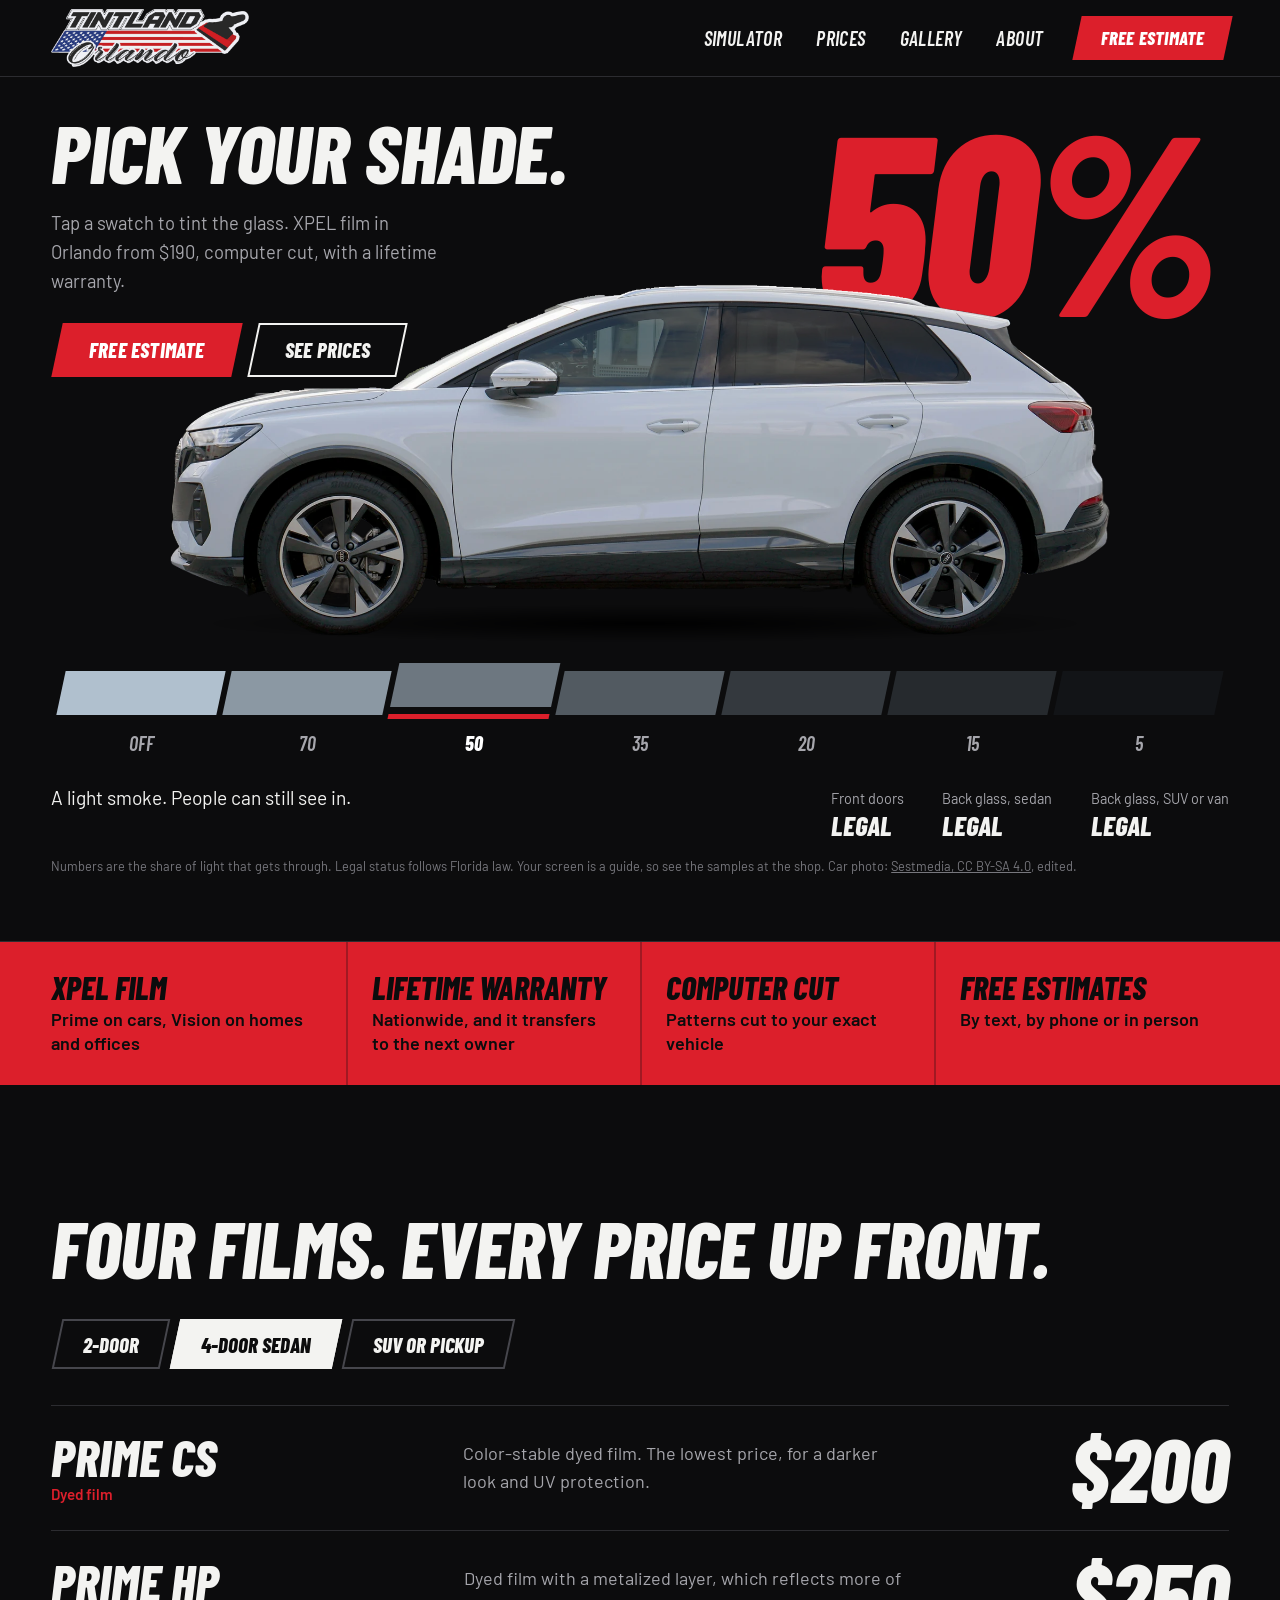
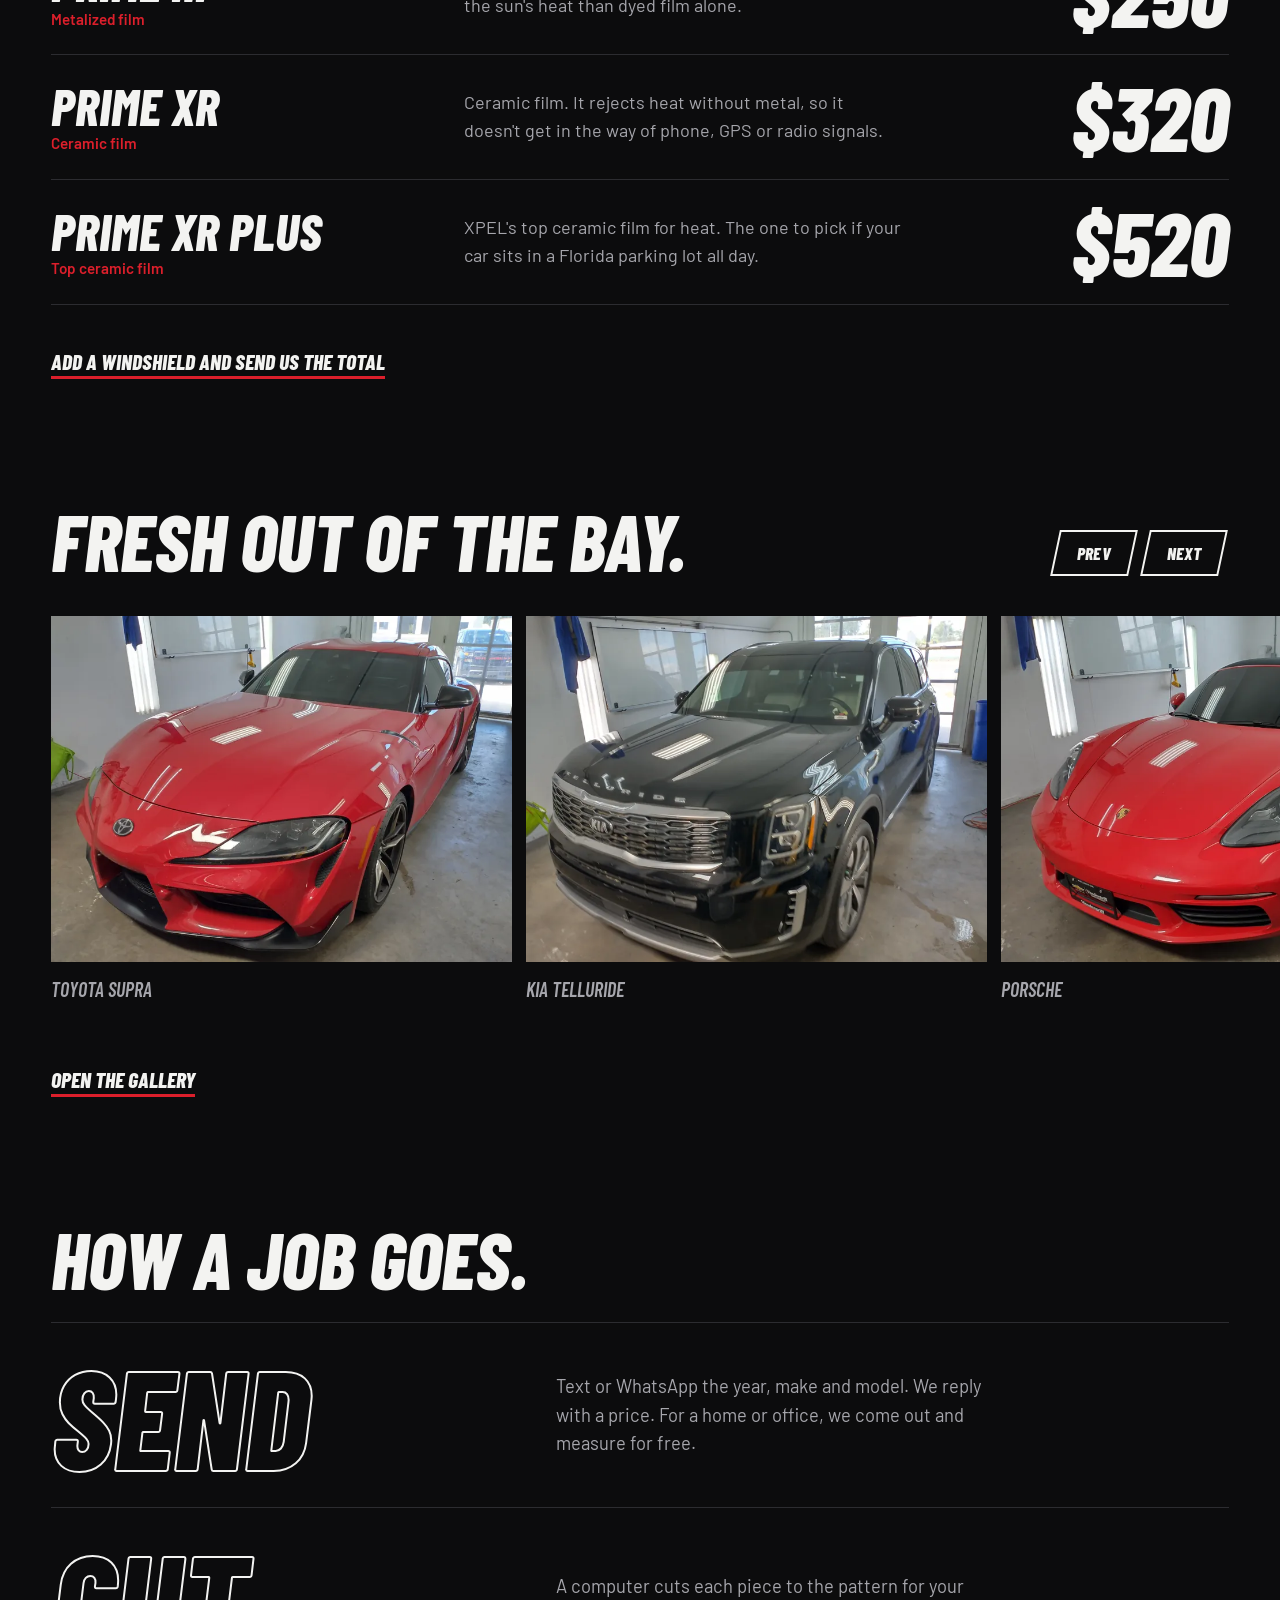
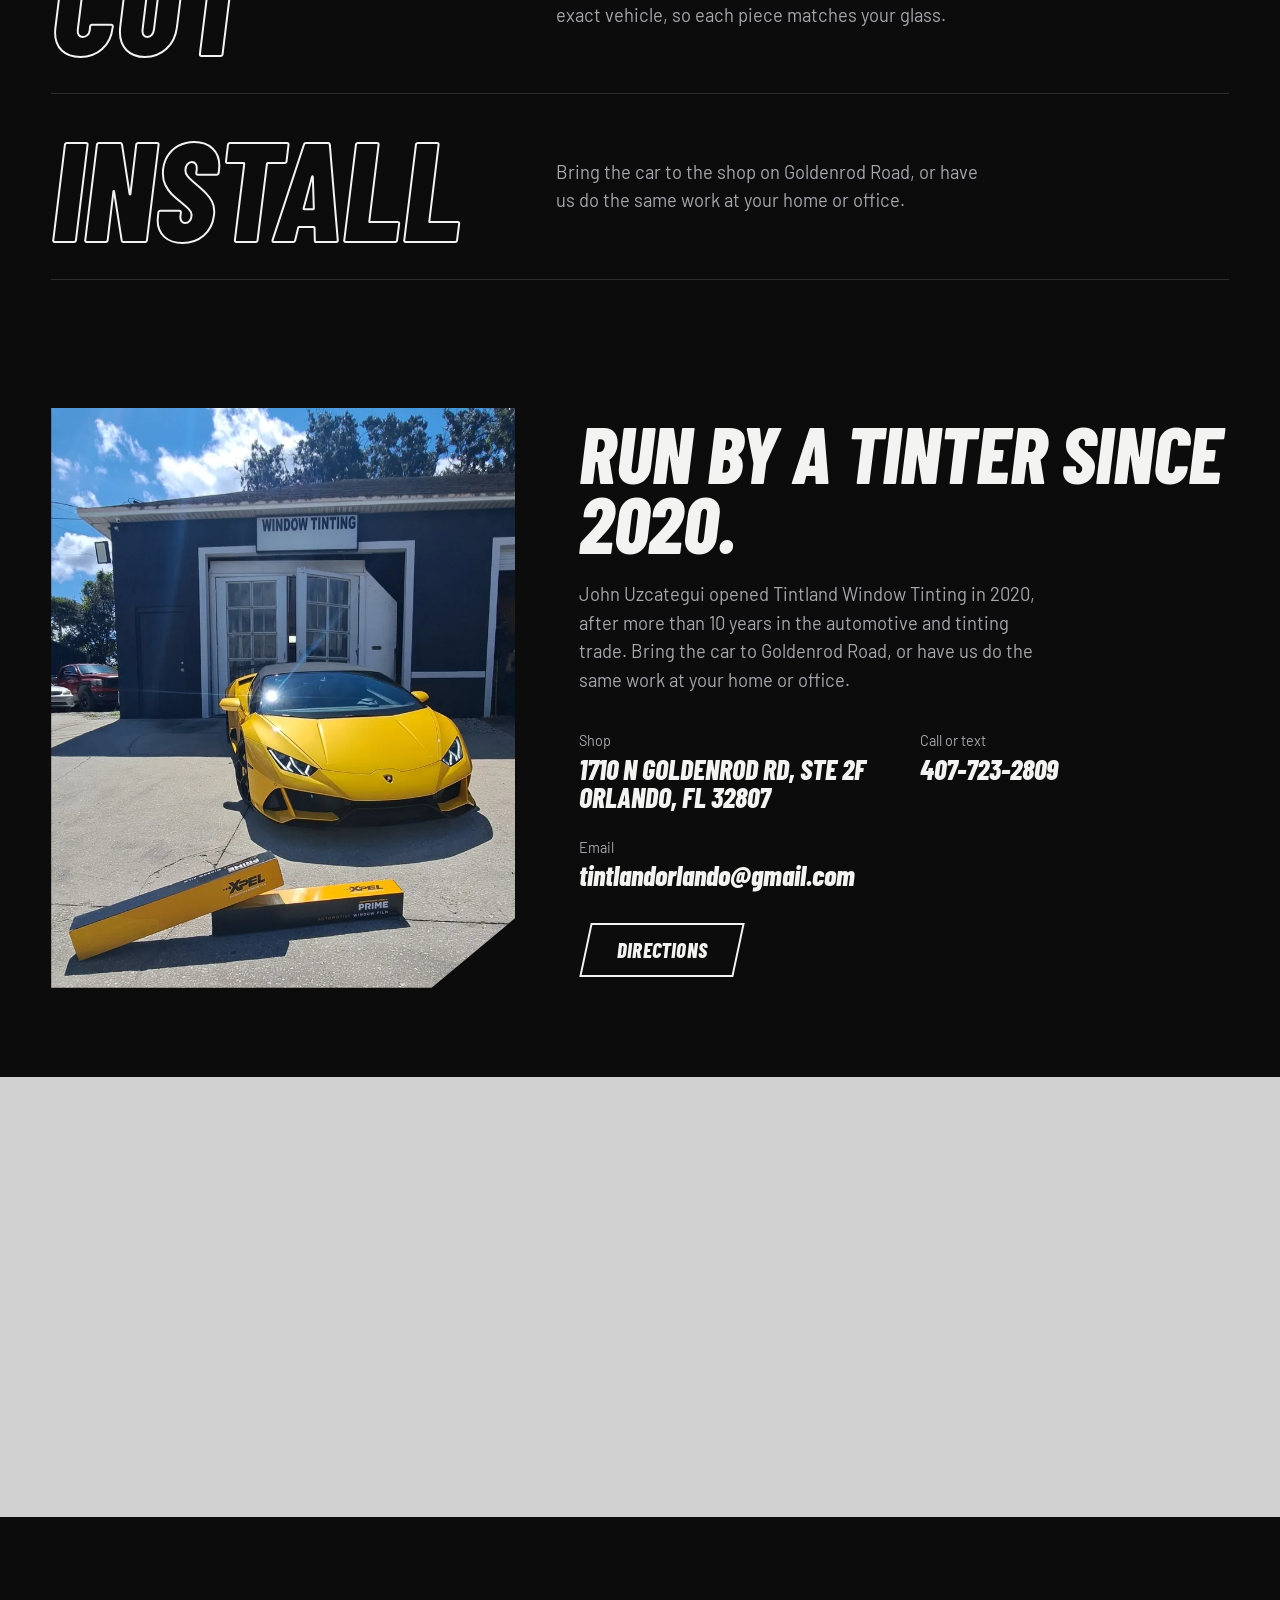
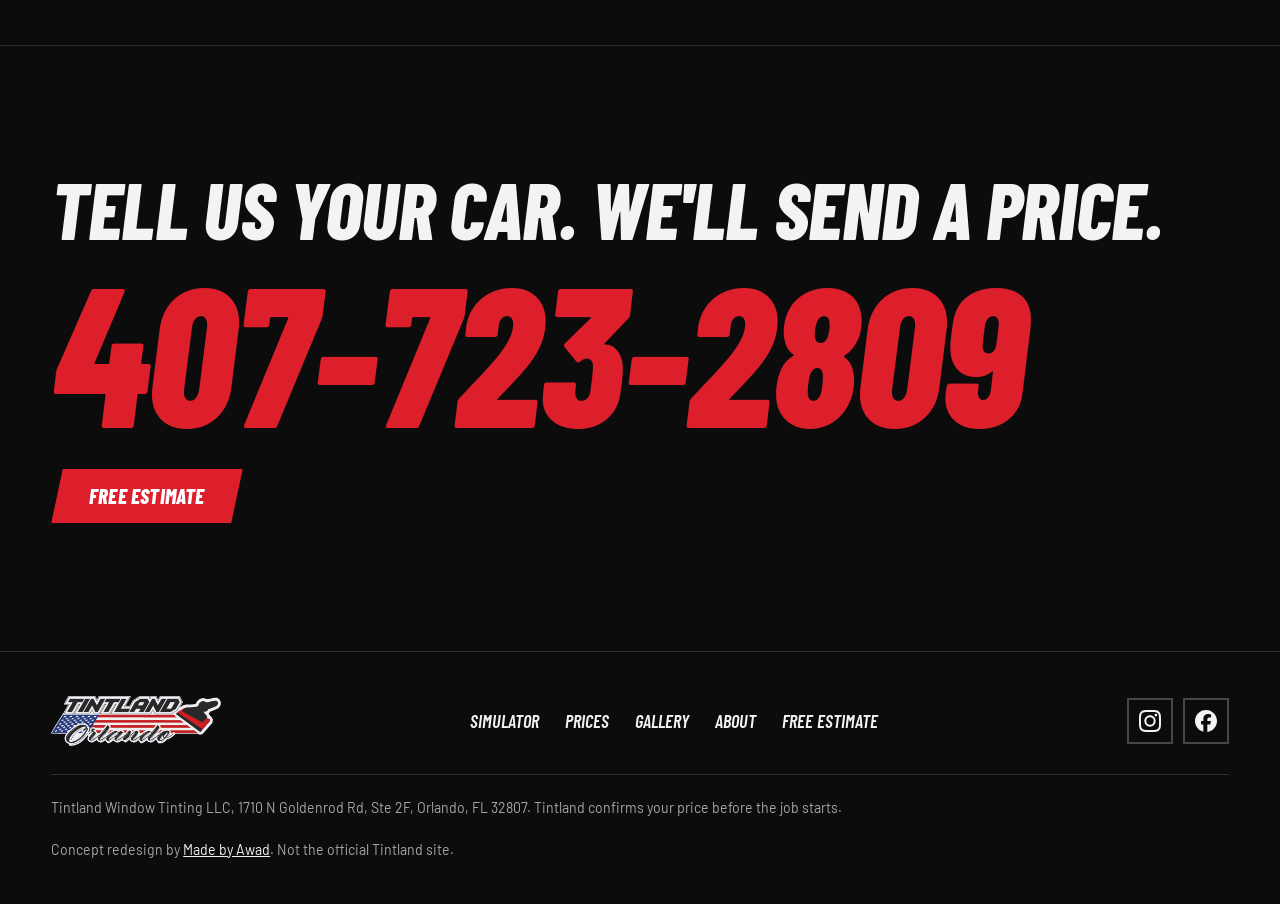
==== commit 1f4c10e2: "Fix red band alignment Co-Authored-By: Claude Opus 5.5 <noreply@anthropic.com>" ====
--- a/index.html
+++ b/index.html
@@ -14,7 +14,7 @@
 <meta property="og:type" content="website">
 <link rel="preload" href="assets/fonts/barlow-condensed-800-italic.woff2" as="font" type="font/woff2" crossorigin>
 <link rel="preload" href="assets/fonts/barlow-400-normal.woff2" as="font" type="font/woff2" crossorigin>
-<link rel="stylesheet" href="assets/site.css?v=63201f2b">
+<link rel="stylesheet" href="assets/site.css?v=5c88cf42">
 </head>
 <body>
 <a class="skip" href="#main">Skip to content</a>
@@ -166,6 +166,6 @@
   <a class="btn btn-p" href="estimate.html"><span>Free estimate</span></a>
 </div>
 <script>window.TL_PRICES={"base": {"two": {"cs": 190, "hp": 240, "xr": 300, "xrp": 500}, "four": {"cs": 200, "hp": 250, "xr": 320, "xrp": 520}, "suv": {"cs": 220, "hp": 260, "xr": 340, "xrp": 540}}, "windshield": {"xr": 180, "xrp": 220}, "visor": {"cs": 30, "hp": 40, "xr": 50, "xrp": 80}};</script>
-<script src="assets/site.js?v=63201f2b" defer></script>
+<script src="assets/site.js?v=5c88cf42" defer></script>
 </body>
 </html>
--- a/assets/site.css
+++ b/assets/site.css
@@ -107,11 +107,11 @@
 /* red band */
 .band{background:var(--red);color:var(--ink)}
 .band .wrap{display:grid;grid-template-columns:repeat(4,1fr)}
-.band div{padding:30px 24px 30px 0;font-weight:600;line-height:1.3}
-.band div+div{padding-left:24px;border-left:2px solid rgba(12,12,13,.28)}
+.band .wrap>div{padding:30px 24px 30px 0;font-weight:600;line-height:1.3}
+.band .wrap>div+div{padding-left:24px;border-left:2px solid rgba(12,12,13,.28)}
 .band b{display:block;font-family:"BarlowC",sans-serif;font-weight:800;font-style:italic;text-transform:uppercase;font-size:2rem;line-height:.95;margin-bottom:6px}
-@media (max-width:900px){.band .wrap{grid-template-columns:1fr 1fr}.band div:nth-child(3){border-left:0;padding-left:0}.band div:nth-child(n+3){border-top:2px solid rgba(12,12,13,.28)}}
-@media (max-width:480px){.band .wrap{grid-template-columns:1fr}.band div,.band div+div{padding:18px 0;border-left:0}.band div+div{border-top:2px solid rgba(12,12,13,.28)}}
+@media (max-width:900px){.band .wrap{grid-template-columns:1fr 1fr}.band .wrap>div:nth-child(3){border-left:0;padding-left:0}.band .wrap>div:nth-child(n+3){border-top:2px solid rgba(12,12,13,.28)}}
+@media (max-width:480px){.band .wrap{grid-template-columns:1fr}.band .wrap>div,.band .wrap>div+div{padding:18px 0;border-left:0}.band .wrap>div+div{border-top:2px solid rgba(12,12,13,.28)}}
 
 /* price board */
 .seg{display:flex;flex-wrap:wrap;gap:10px;margin-top:36px;padding-left:6px}
